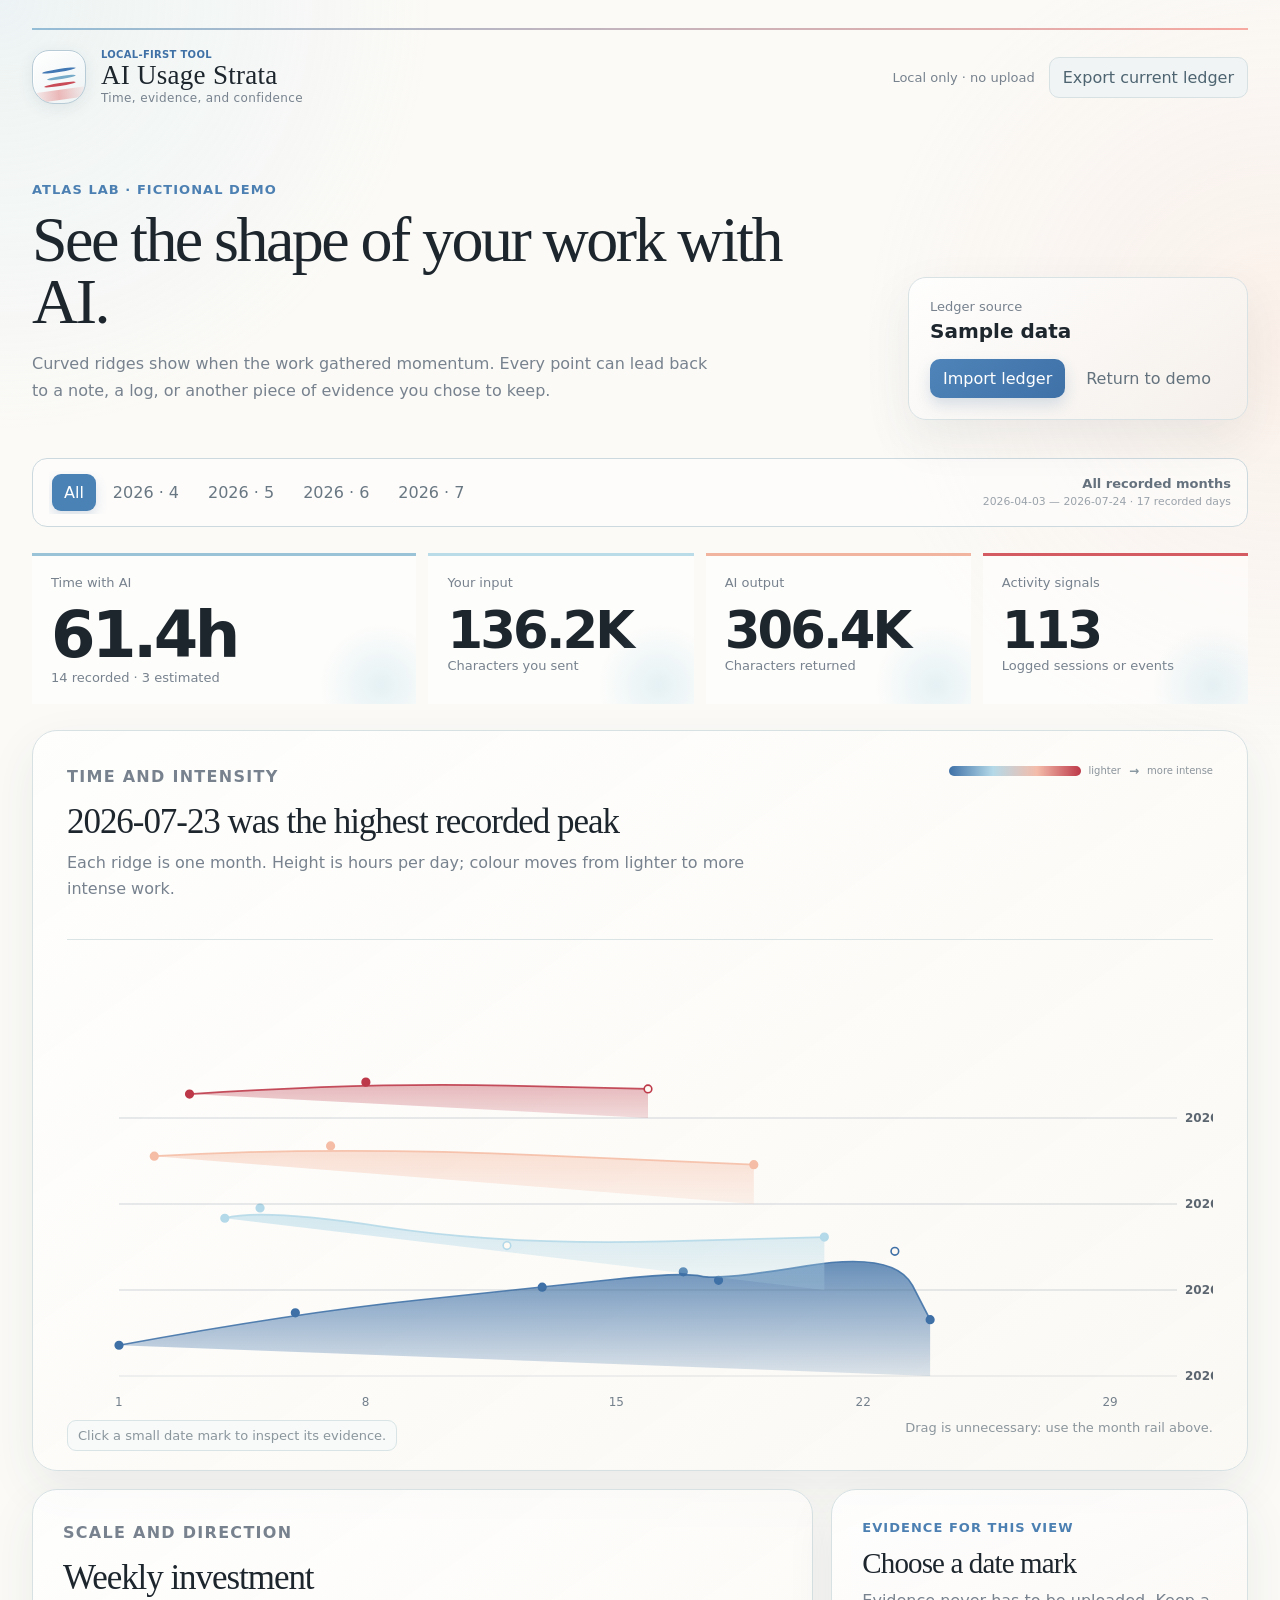
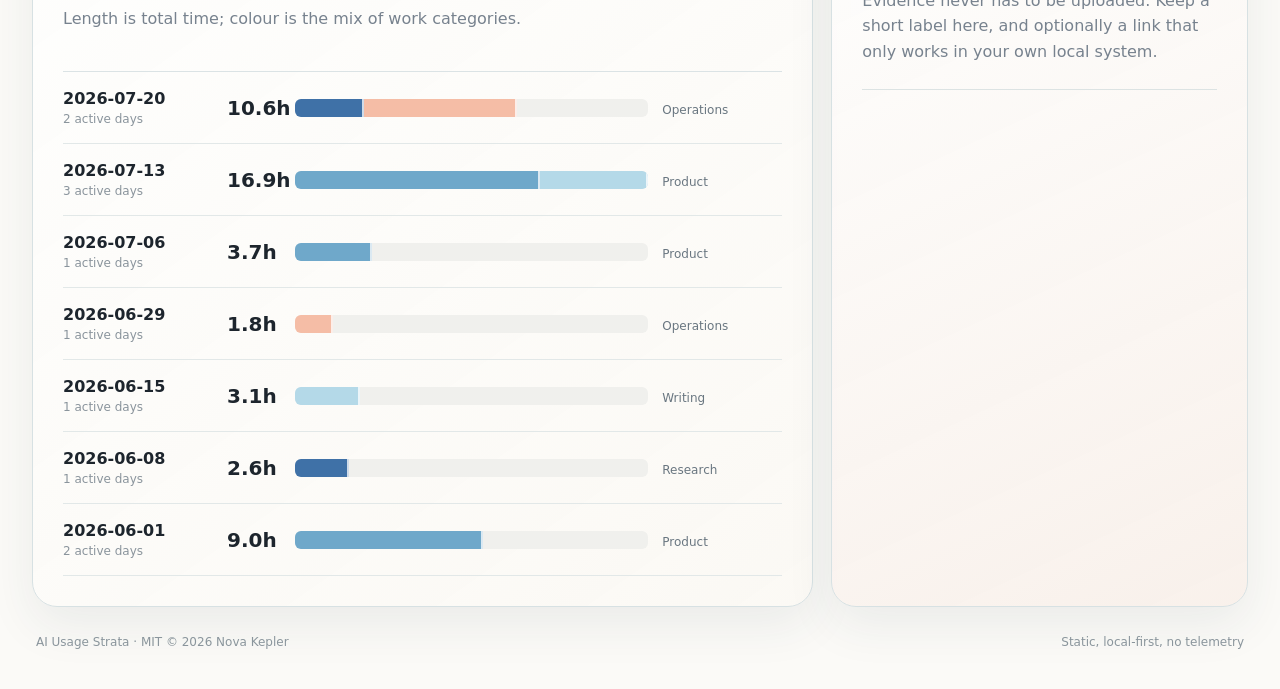
==== index.html @ 7533ea19 "AI Usage Strata v0.1.0: local-first ledger dashboard" ====
<!doctype html>
<html lang="en">
  <head>
    <meta charset="utf-8">
    <meta name="viewport" content="width=device-width, initial-scale=1">
    <meta name="description" content="A local-first AI usage ledger and visual dashboard.">
    <title>AI Usage Strata</title>
    <link rel="stylesheet" href="assets/app.css">
  </head>
  <body>
    <main id="app" aria-live="polite"></main>
    <input id="ledger-file" type="file" accept="application/json,.json" hidden>
    <script src="data/demo-ledger.js"></script>
    <script src="assets/app.js"></script>
  </body>
</html>
---- assets/app.css ----
:root { --ink:#1d252d; --muted:#77828e; --paper:#fbfaf7; --line:#d7e0e3; --blue:#3f71a7; --red:#bd3949; --shadow:0 18px 48px rgba(40,58,72,.08); }
* { box-sizing:border-box; }
html { scroll-behavior:smooth; background:var(--paper); }
body { margin:0; min-width:320px; color:var(--ink); font-family:Inter, ui-sans-serif, system-ui, -apple-system, BlinkMacSystemFont, "Segoe UI", sans-serif; background:radial-gradient(circle at 0 0, rgba(186,220,233,.22), transparent 27rem), radial-gradient(circle at 100% 15%, rgba(246,191,167,.17), transparent 26rem), var(--paper); }
button { font:inherit; cursor:pointer; }
#app { width:min(1440px, calc(100% - 64px)); margin:0 auto; padding:28px 0 36px; }
.site-header { min-height:96px; display:flex; justify-content:space-between; align-items:center; border-top:2px solid transparent; border-image:linear-gradient(90deg, #94bdd6, #f6a9a1) 1; }
.brand { display:flex; gap:15px; align-items:center; color:inherit; text-decoration:none; }
.brand-mark { position:relative; display:grid; align-content:center; gap:4px; width:54px; height:54px; padding:12px 9px; border:1px solid #b7cbd6; border-radius:17px 17px 22px 22px; background:linear-gradient(145deg,#fff,#edf3f4); box-shadow:inset 1px 1px 0 #fff, 0 4px 16px rgba(48,75,93,.09); overflow:hidden; }
.brand-mark::after { content:""; position:absolute; inset:auto -4px 3px; height:10px; background:linear-gradient(90deg,transparent,#e26d6d,transparent); opacity:.46; transform:rotate(-8deg); }
.brand-mark i { display:block; height:3px; border-radius:100%; background:#4279b5; transform:rotate(-9deg); }
.brand-mark i:nth-child(2) { margin-left:5px; background:#75abc9; } .brand-mark i:nth-child(3) { margin-left:2px; background:#c84b57; }
.brand em,.brand small { display:block; font-style:normal; color:var(--muted); font-size:12px; letter-spacing:.03em; } .brand em { color:var(--blue); text-transform:uppercase; font-weight:700; font-size:10px; }
.brand strong { display:block; font-family:Georgia, "Songti SC", serif; font-size:27px; font-weight:500; letter-spacing:.01em; }
.header-actions { display:flex; align-items:center; gap:14px; } .local-note { color:var(--muted); font-size:13px; }
.quiet-button,.text-button,.primary-button { border:0; border-radius:10px; padding:10px 13px; } .quiet-button { background:#f0f4f4; color:#4e6471; border:1px solid #d7e1e3; } .primary-button { background:linear-gradient(135deg,#4e84b9,#3f71a7); color:#fff; box-shadow:0 7px 15px rgba(49,100,150,.18); } .text-button { background:transparent; color:#63727d; }
.intro { display:grid; grid-template-columns:1fr minmax(280px, 340px); gap:52px; align-items:end; padding:58px 0 38px; }
.eyebrow { margin:0 0 12px; color:#4d80b2; font-weight:750; font-size:13px; letter-spacing:.08em; text-transform:uppercase; } h1,h2,p { margin-top:0; } h1 { max-width:760px; margin-bottom:18px; font-family:Georgia, "Songti SC", serif; font-size:clamp(40px,5vw,73px); line-height:.97; font-weight:500; letter-spacing:-.04em; } h2 { margin-bottom:8px; font-size:29px; letter-spacing:-.03em; } .lede,.panel-head p { color:var(--muted); font-size:16px; line-height:1.65; max-width:680px; }
.control-card { padding:21px; border:1px solid #d8e1e3; border-radius:18px; background:linear-gradient(145deg,rgba(255,255,255,.86),rgba(244,239,234,.82)); box-shadow:var(--shadow); } .control-card span,.control-card strong { display:block; } .control-card span { color:var(--muted); font-size:13px; }.control-card strong { margin:5px 0 16px; font-size:20px; }.control-row { display:flex; align-items:center; gap:8px; }
.scope-bar { display:flex; justify-content:space-between; gap:22px; align-items:center; padding:12px 16px; border:1px solid #ccd9de; border-radius:15px; background:rgba(255,255,255,.55); } .month-scroller { display:flex; gap:5px; overflow-x:auto; padding:3px; } .month-scroller button { white-space:nowrap; border:0; color:#697782; background:transparent; border-radius:9px; padding:9px 12px; } .month-scroller button.active { color:#fff; background:#4a82b5; box-shadow:0 5px 12px rgba(56,107,153,.19); }.scope-bar p { flex:0 0 auto; margin:0; text-align:right; color:#65727e; font-weight:650; font-size:13px; }.scope-bar small { display:block; margin-top:4px; color:#9aa2aa; font-weight:500; }
.metric-grid { display:grid; grid-template-columns:1.45fr repeat(3,1fr); gap:12px; padding:26px 0; } .metric-card { position:relative; min-height:145px; padding:19px; border-top:3px solid #9bc3d7; background:rgba(255,255,255,.47); overflow:hidden; }.metric-card::after { content:""; position:absolute; inset:auto -30px -46px auto; width:130px; height:130px; border-radius:50%; background:radial-gradient(circle,rgba(157,205,225,.25),transparent 66%); }.metric-card:nth-child(2){border-color:#badce8}.metric-card:nth-child(3){border-color:#f0b49f}.metric-card:nth-child(4){border-color:#d55b62}.metric-card span,.metric-card small{display:block;color:var(--muted);font-size:13px}.metric-card strong{display:block;margin:17px 0 5px;font-size:clamp(30px,4vw,54px);letter-spacing:-.055em;line-height:.9}.metric-card:first-child strong{font-size:clamp(38px,5vw,67px)}
.panel { border:1px solid #d7e1e3; border-radius:25px; background:linear-gradient(145deg,rgba(255,255,255,.77),rgba(251,248,243,.72)); box-shadow:var(--shadow); }.ridge-panel { padding:33px 34px 19px; }.panel-head { display:flex; justify-content:space-between; gap:24px; }.panel-head h2 { font-family:Georgia,"Songti SC",serif; font-size:35px; font-weight:500; }.ridge-head { align-items:flex-start; padding-bottom:20px; border-bottom:1px solid #dae4e5; }.legend { display:flex; align-items:center; gap:8px; color:#8b949b; white-space:nowrap; font-size:12px; }.legend span { width:132px; height:10px; border-radius:999px; background:linear-gradient(90deg,#3f71a7,#b4d9e8,#f4bcaa,#bd3949); }.legend b { color:#85949d; }.chart-wrap { height:480px; }.chart-wrap canvas { width:100%; height:100%; display:block; }.chart-foot { display:flex; justify-content:space-between; color:#8b969d; font-size:13px; }.chart-foot span:first-child{border:1px solid #d9e4e6;border-radius:9px;padding:7px 10px;background:#f7faf9;}
.analysis-grid { display:grid; grid-template-columns:1.5fr .8fr; gap:18px; margin-top:18px; }.allocation-panel,.evidence-panel { padding:30px; }.weekly-bars { margin-top:23px; border-top:1px solid #dbe3e5; }.week-row { display:grid; grid-template-columns:150px 54px minmax(160px,1fr) 120px; align-items:center; gap:14px; padding:17px 0; border-bottom:1px solid #e2e8e8; }.week-row strong,.week-row small { display:block; }.week-row small{margin-top:4px;color:#8a949c;font-size:12px}.week-row>b{font-size:20px}.bar-track{display:flex;align-items:stretch;min-height:18px;border-radius:6px;background:#f0f0ed;overflow:hidden}.bar-track span{min-width:2px;border-right:2px solid rgba(255,255,255,.75)}.top-category{color:#697680!important}.evidence-panel{background:linear-gradient(155deg,rgba(255,255,255,.82),rgba(248,238,232,.78))}.evidence-panel h2{font-family:Georgia,"Songti SC",serif;font-weight:500}.evidence-panel>p:not(.eyebrow){color:var(--muted);line-height:1.6}.evidence-list{margin-top:25px;border-top:1px solid #dce3e3}.evidence-list>a,.evidence-list>div{display:block;padding:14px 0;border-bottom:1px solid #e0e6e6;color:inherit;text-decoration:none}.evidence-list a:hover strong{text-decoration:underline}.evidence-list span{display:block;margin-bottom:3px;color:#6992b2;font-size:11px;font-weight:750;letter-spacing:.08em;text-transform:uppercase}.evidence-list strong{font-size:14px}.empty-state{padding:20px 0;color:var(--muted)}
footer{display:flex;justify-content:space-between;padding:28px 4px 4px;color:#8a959c;font-size:12px}@media(max-width:900px){#app{width:min(100% - 32px,720px)}.site-header,.intro,.scope-bar,.panel-head,.analysis-grid{display:block}.header-actions{margin-top:18px}.intro{padding:38px 0 28px}.control-card{margin-top:28px}.scope-bar p{text-align:left;margin-top:12px}.metric-grid{grid-template-columns:1fr 1fr}.metric-card:first-child{grid-column:span 2}.ridge-panel{padding:24px 18px 16px}.legend{margin-top:16px}.chart-wrap{height:410px}.analysis-grid{margin-top:14px}.evidence-panel{margin-top:14px}.week-row{grid-template-columns:1fr 52px}.bar-track{grid-column:span 2}.top-category{display:none}footer{gap:12px;flex-direction:column}}@media(max-width:520px){#app{width:min(100% - 22px,520px);padding-top:16px}.local-note{display:none}.brand strong{font-size:23px}.metric-grid{gap:8px}.metric-card{min-height:120px;padding:14px}.metric-card strong,.metric-card:first-child strong{font-size:34px}.chart-wrap{height:350px}h1{font-size:42px}.ridge-head h2,.panel-head h2{font-size:27px}}
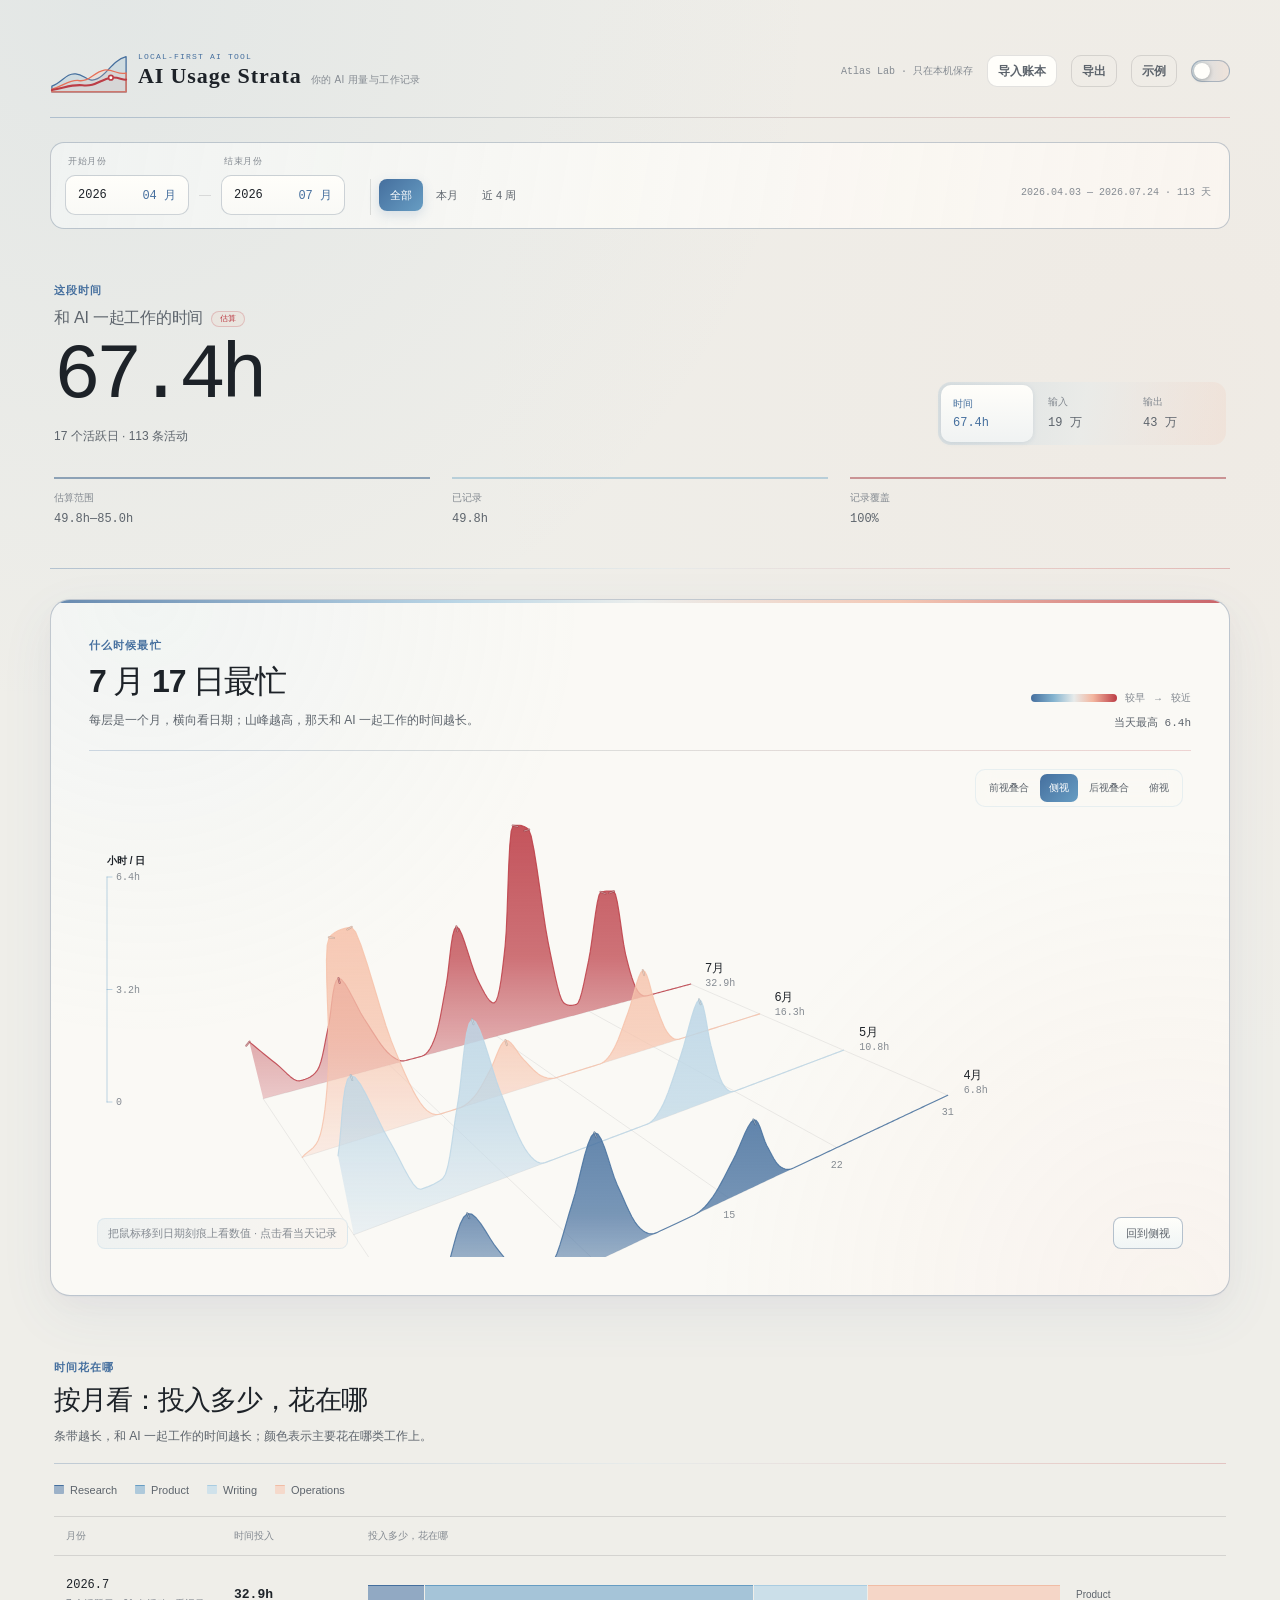
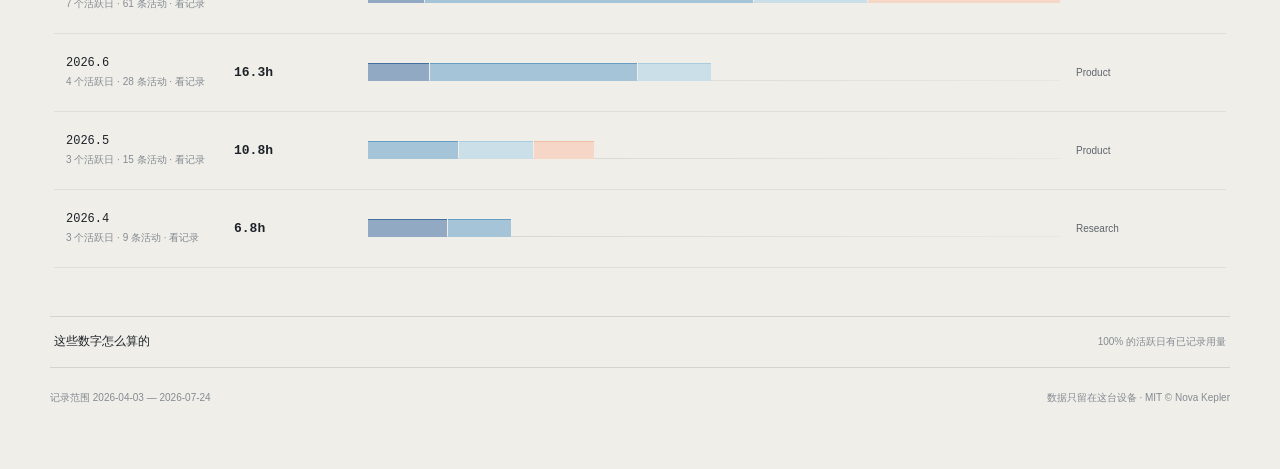
==== commit 6bb8f994: "AI Usage Strata v0.2.0: inherit time strata interface" ====
--- a/index.html
+++ b/index.html
@@ -8,9 +8,11 @@
     <link rel="stylesheet" href="assets/app.css">
   </head>
   <body>
-    <main id="app" aria-live="polite"></main>
+    <main id="report-root" aria-live="polite"></main>
     <input id="ledger-file" type="file" accept="application/json,.json" hidden>
     <script src="data/demo-ledger.js"></script>
+    <script src="assets/public-adapter.js"></script>
+    <script src="assets/estimator.js"></script>
     <script src="assets/app.js"></script>
   </body>
 </html>
--- a/assets/app.css
+++ b/assets/app.css
@@ -1,24 +1,393 @@
-:root { --ink:#1d252d; --muted:#77828e; --paper:#fbfaf7; --line:#d7e0e3; --blue:#3f71a7; --red:#bd3949; --shadow:0 18px 48px rgba(40,58,72,.08); }
-* { box-sizing:border-box; }
-html { scroll-behavior:smooth; background:var(--paper); }
-body { margin:0; min-width:320px; color:var(--ink); font-family:Inter, ui-sans-serif, system-ui, -apple-system, BlinkMacSystemFont, "Segoe UI", sans-serif; background:radial-gradient(circle at 0 0, rgba(186,220,233,.22), transparent 27rem), radial-gradient(circle at 100% 15%, rgba(246,191,167,.17), transparent 26rem), var(--paper); }
-button { font:inherit; cursor:pointer; }
-#app { width:min(1440px, calc(100% - 64px)); margin:0 auto; padding:28px 0 36px; }
-.site-header { min-height:96px; display:flex; justify-content:space-between; align-items:center; border-top:2px solid transparent; border-image:linear-gradient(90deg, #94bdd6, #f6a9a1) 1; }
-.brand { display:flex; gap:15px; align-items:center; color:inherit; text-decoration:none; }
-.brand-mark { position:relative; display:grid; align-content:center; gap:4px; width:54px; height:54px; padding:12px 9px; border:1px solid #b7cbd6; border-radius:17px 17px 22px 22px; background:linear-gradient(145deg,#fff,#edf3f4); box-shadow:inset 1px 1px 0 #fff, 0 4px 16px rgba(48,75,93,.09); overflow:hidden; }
-.brand-mark::after { content:""; position:absolute; inset:auto -4px 3px; height:10px; background:linear-gradient(90deg,transparent,#e26d6d,transparent); opacity:.46; transform:rotate(-8deg); }
-.brand-mark i { display:block; height:3px; border-radius:100%; background:#4279b5; transform:rotate(-9deg); }
-.brand-mark i:nth-child(2) { margin-left:5px; background:#75abc9; } .brand-mark i:nth-child(3) { margin-left:2px; background:#c84b57; }
-.brand em,.brand small { display:block; font-style:normal; color:var(--muted); font-size:12px; letter-spacing:.03em; } .brand em { color:var(--blue); text-transform:uppercase; font-weight:700; font-size:10px; }
-.brand strong { display:block; font-family:Georgia, "Songti SC", serif; font-size:27px; font-weight:500; letter-spacing:.01em; }
-.header-actions { display:flex; align-items:center; gap:14px; } .local-note { color:var(--muted); font-size:13px; }
-.quiet-button,.text-button,.primary-button { border:0; border-radius:10px; padding:10px 13px; } .quiet-button { background:#f0f4f4; color:#4e6471; border:1px solid #d7e1e3; } .primary-button { background:linear-gradient(135deg,#4e84b9,#3f71a7); color:#fff; box-shadow:0 7px 15px rgba(49,100,150,.18); } .text-button { background:transparent; color:#63727d; }
-.intro { display:grid; grid-template-columns:1fr minmax(280px, 340px); gap:52px; align-items:end; padding:58px 0 38px; }
-.eyebrow { margin:0 0 12px; color:#4d80b2; font-weight:750; font-size:13px; letter-spacing:.08em; text-transform:uppercase; } h1,h2,p { margin-top:0; } h1 { max-width:760px; margin-bottom:18px; font-family:Georgia, "Songti SC", serif; font-size:clamp(40px,5vw,73px); line-height:.97; font-weight:500; letter-spacing:-.04em; } h2 { margin-bottom:8px; font-size:29px; letter-spacing:-.03em; } .lede,.panel-head p { color:var(--muted); font-size:16px; line-height:1.65; max-width:680px; }
-.control-card { padding:21px; border:1px solid #d8e1e3; border-radius:18px; background:linear-gradient(145deg,rgba(255,255,255,.86),rgba(244,239,234,.82)); box-shadow:var(--shadow); } .control-card span,.control-card strong { display:block; } .control-card span { color:var(--muted); font-size:13px; }.control-card strong { margin:5px 0 16px; font-size:20px; }.control-row { display:flex; align-items:center; gap:8px; }
-.scope-bar { display:flex; justify-content:space-between; gap:22px; align-items:center; padding:12px 16px; border:1px solid #ccd9de; border-radius:15px; background:rgba(255,255,255,.55); } .month-scroller { display:flex; gap:5px; overflow-x:auto; padding:3px; } .month-scroller button { white-space:nowrap; border:0; color:#697782; background:transparent; border-radius:9px; padding:9px 12px; } .month-scroller button.active { color:#fff; background:#4a82b5; box-shadow:0 5px 12px rgba(56,107,153,.19); }.scope-bar p { flex:0 0 auto; margin:0; text-align:right; color:#65727e; font-weight:650; font-size:13px; }.scope-bar small { display:block; margin-top:4px; color:#9aa2aa; font-weight:500; }
-.metric-grid { display:grid; grid-template-columns:1.45fr repeat(3,1fr); gap:12px; padding:26px 0; } .metric-card { position:relative; min-height:145px; padding:19px; border-top:3px solid #9bc3d7; background:rgba(255,255,255,.47); overflow:hidden; }.metric-card::after { content:""; position:absolute; inset:auto -30px -46px auto; width:130px; height:130px; border-radius:50%; background:radial-gradient(circle,rgba(157,205,225,.25),transparent 66%); }.metric-card:nth-child(2){border-color:#badce8}.metric-card:nth-child(3){border-color:#f0b49f}.metric-card:nth-child(4){border-color:#d55b62}.metric-card span,.metric-card small{display:block;color:var(--muted);font-size:13px}.metric-card strong{display:block;margin:17px 0 5px;font-size:clamp(30px,4vw,54px);letter-spacing:-.055em;line-height:.9}.metric-card:first-child strong{font-size:clamp(38px,5vw,67px)}
-.panel { border:1px solid #d7e1e3; border-radius:25px; background:linear-gradient(145deg,rgba(255,255,255,.77),rgba(251,248,243,.72)); box-shadow:var(--shadow); }.ridge-panel { padding:33px 34px 19px; }.panel-head { display:flex; justify-content:space-between; gap:24px; }.panel-head h2 { font-family:Georgia,"Songti SC",serif; font-size:35px; font-weight:500; }.ridge-head { align-items:flex-start; padding-bottom:20px; border-bottom:1px solid #dae4e5; }.legend { display:flex; align-items:center; gap:8px; color:#8b949b; white-space:nowrap; font-size:12px; }.legend span { width:132px; height:10px; border-radius:999px; background:linear-gradient(90deg,#3f71a7,#b4d9e8,#f4bcaa,#bd3949); }.legend b { color:#85949d; }.chart-wrap { height:480px; }.chart-wrap canvas { width:100%; height:100%; display:block; }.chart-foot { display:flex; justify-content:space-between; color:#8b969d; font-size:13px; }.chart-foot span:first-child{border:1px solid #d9e4e6;border-radius:9px;padding:7px 10px;background:#f7faf9;}
-.analysis-grid { display:grid; grid-template-columns:1.5fr .8fr; gap:18px; margin-top:18px; }.allocation-panel,.evidence-panel { padding:30px; }.weekly-bars { margin-top:23px; border-top:1px solid #dbe3e5; }.week-row { display:grid; grid-template-columns:150px 54px minmax(160px,1fr) 120px; align-items:center; gap:14px; padding:17px 0; border-bottom:1px solid #e2e8e8; }.week-row strong,.week-row small { display:block; }.week-row small{margin-top:4px;color:#8a949c;font-size:12px}.week-row>b{font-size:20px}.bar-track{display:flex;align-items:stretch;min-height:18px;border-radius:6px;background:#f0f0ed;overflow:hidden}.bar-track span{min-width:2px;border-right:2px solid rgba(255,255,255,.75)}.top-category{color:#697680!important}.evidence-panel{background:linear-gradient(155deg,rgba(255,255,255,.82),rgba(248,238,232,.78))}.evidence-panel h2{font-family:Georgia,"Songti SC",serif;font-weight:500}.evidence-panel>p:not(.eyebrow){color:var(--muted);line-height:1.6}.evidence-list{margin-top:25px;border-top:1px solid #dce3e3}.evidence-list>a,.evidence-list>div{display:block;padding:14px 0;border-bottom:1px solid #e0e6e6;color:inherit;text-decoration:none}.evidence-list a:hover strong{text-decoration:underline}.evidence-list span{display:block;margin-bottom:3px;color:#6992b2;font-size:11px;font-weight:750;letter-spacing:.08em;text-transform:uppercase}.evidence-list strong{font-size:14px}.empty-state{padding:20px 0;color:var(--muted)}
-footer{display:flex;justify-content:space-between;padding:28px 4px 4px;color:#8a959c;font-size:12px}@media(max-width:900px){#app{width:min(100% - 32px,720px)}.site-header,.intro,.scope-bar,.panel-head,.analysis-grid{display:block}.header-actions{margin-top:18px}.intro{padding:38px 0 28px}.control-card{margin-top:28px}.scope-bar p{text-align:left;margin-top:12px}.metric-grid{grid-template-columns:1fr 1fr}.metric-card:first-child{grid-column:span 2}.ridge-panel{padding:24px 18px 16px}.legend{margin-top:16px}.chart-wrap{height:410px}.analysis-grid{margin-top:14px}.evidence-panel{margin-top:14px}.week-row{grid-template-columns:1fr 52px}.bar-track{grid-column:span 2}.top-category{display:none}footer{gap:12px;flex-direction:column}}@media(max-width:520px){#app{width:min(100% - 22px,520px);padding-top:16px}.local-note{display:none}.brand strong{font-size:23px}.metric-grid{gap:8px}.metric-card{min-height:120px;padding:14px}.metric-card strong,.metric-card:first-child strong{font-size:34px}.chart-wrap{height:350px}h1{font-size:42px}.ridge-head h2,.panel-head h2{font-size:27px}}
+:root {
+  color-scheme: light;
+  --bg: #efeee9;
+  --paper: #faf9f5;
+  --paper-strong: #fffefa;
+  --ink: #1d2228;
+  --ink-2: #5d646c;
+  --ink-3: #858b92;
+  --line: rgba(31, 35, 40, 0.13);
+  --line-soft: rgba(31, 35, 40, 0.075);
+  --cool-strong: #456f9e;
+  --cool: #679dc3;
+  --mist: #a9cce1;
+  --neutral: #e7ebea;
+  --peach: #f1bca5;
+  --coral: #e87058;
+  --warm-strong: #bc3d46;
+  --active: var(--cool-strong);
+  --active-soft: #e5edf4;
+  --time: var(--cool-strong);
+  --input: var(--coral);
+  --output: var(--warm-strong);
+  --m1: var(--cool-strong);
+  --m2: var(--cool);
+  --m3: var(--mist);
+  --m4: var(--peach);
+  --m5: var(--coral);
+  --m6: var(--warm-strong);
+  --shadow: 0 1px 1px rgba(69, 111, 158, 0.04), 0 18px 54px rgba(69, 111, 158, 0.075), 0 8px 24px rgba(188, 61, 70, 0.025);
+  --sans: -apple-system, BlinkMacSystemFont, "SF Pro Text", "PingFang SC", sans-serif;
+  --mono: "SFMono-Regular", Menlo, monospace;
+}
+
+.ledger-action {
+  appearance: none;
+  border: 1px solid var(--line);
+  border-radius: 10px;
+  background: var(--paper-strong);
+  color: var(--ink-2);
+  font: inherit;
+  font-size: 12px;
+  font-weight: 650;
+  line-height: 1;
+  padding: 9px 10px;
+}
+
+.ledger-action:hover { border-color: var(--cool); color: var(--cool-strong); }
+.ledger-action-quiet { background: transparent; }
+
+:root[data-theme="dark"] {
+  color-scheme: dark;
+  --bg: #151719;
+  --paper: #1e2124;
+  --paper-strong: #24272a;
+  --ink: #f2f0ea;
+  --ink-2: #b1b3b5;
+  --ink-3: #777b80;
+  --line: rgba(255, 255, 255, 0.14);
+  --line-soft: rgba(255, 255, 255, 0.075);
+  --cool-strong: #78a2c9;
+  --cool: #8db9d2;
+  --mist: #b4ccd8;
+  --neutral: #aeb4b3;
+  --peach: #dfaa93;
+  --coral: #e37b65;
+  --warm-strong: #d45b64;
+  --active: var(--cool-strong);
+  --active-soft: #283b62;
+  --time: var(--cool-strong);
+  --input: var(--coral);
+  --output: var(--warm-strong);
+  --m1: var(--cool-strong);
+  --m2: var(--cool);
+  --m3: var(--mist);
+  --m4: var(--peach);
+  --m5: var(--coral);
+  --m6: var(--warm-strong);
+  --shadow: 0 1px 1px rgba(0, 0, 0, 0.18), 0 16px 44px rgba(0, 0, 0, 0.24), 0 8px 26px rgba(212, 91, 100, 0.04);
+}
+
+* { box-sizing: border-box; }
+html { background: var(--bg); }
+body {
+  margin: 0;
+  background:
+    radial-gradient(circle at 8% 0%, color-mix(in srgb, var(--cool) 9%, transparent) 0, transparent 30%),
+    radial-gradient(circle at 92% 18%, color-mix(in srgb, var(--peach) 7%, transparent) 0, transparent 34%),
+    var(--bg);
+  color: var(--ink);
+  font-family: var(--sans);
+  -webkit-font-smoothing: antialiased;
+}
+button, input, summary { font: inherit; }
+a { color: inherit; }
+button { color: inherit; }
+button:focus-visible, input:focus-visible, summary:focus-visible { outline: 3px solid color-mix(in srgb, var(--active) 40%, transparent); outline-offset: 3px; }
+.report-shell[data-metric="time"] { --active: var(--time); }
+.report-shell[data-metric="input"] { --active: var(--input); }
+.report-shell[data-metric="output"] { --active: var(--output); }
+
+.report-shell { width: min(1180px, calc(100% - 56px)); margin: 0 auto; padding-bottom: 64px; }
+.app-bar { height: 94px; display: flex; align-items: center; justify-content: space-between; gap: 24px; border-bottom: 1px solid transparent; border-image: linear-gradient(90deg, color-mix(in srgb, var(--cool-strong) 34%, transparent), var(--line) 48%, color-mix(in srgb, var(--warm-strong) 24%, transparent)) 1; }
+.app-identity { display: flex; align-items: center; gap: 10px; }
+.strata-sign { width: 78px; height: 54px; display: block; flex: none; overflow: visible; }
+.strata-sign svg { width: 100%; height: 100%; display: block; overflow: visible; stroke-linecap: round; stroke-linejoin: round; }
+.sign-plane { stroke-width: 1.35; }
+.sign-plane-back { fill: color-mix(in srgb, var(--cool) 16%, transparent); stroke: var(--cool-strong); }
+.sign-plane-mid { fill: color-mix(in srgb, var(--peach) 18%, transparent); stroke: var(--coral); }
+.sign-line-front { fill: none; stroke: var(--warm-strong); stroke-width: 2.2; }
+.sign-node { fill: var(--paper-strong); stroke: var(--warm-strong); stroke-width: 1.7; }
+.app-wordmark { display: grid; grid-template-columns: auto auto; column-gap: 9px; align-items: baseline; }
+.app-wordmark > span { grid-column: 1 / -1; margin-bottom: 2px; color: var(--cool-strong); font-family: var(--mono); font-size: 8px; letter-spacing: 0.15em; text-transform: uppercase; }
+.app-wordmark h1 { margin: 0; font-family: "Songti SC", "STSong", serif; font-size: 22px; font-weight: 600; letter-spacing: 0.04em; }
+.app-wordmark p { margin: 0; color: var(--ink-3); font-size: 10px; letter-spacing: 0.04em; }
+.app-actions { display: flex; align-items: center; gap: 14px; }
+.generated-at { color: var(--ink-3); font-family: var(--mono); font-size: 10px; }
+.theme-switch { position: relative; width: 39px; height: 22px; padding: 0; border: 1px solid color-mix(in srgb, var(--cool-strong) 24%, var(--line)); border-radius: 99px; background: linear-gradient(90deg, color-mix(in srgb, var(--cool) 22%, transparent), color-mix(in srgb, var(--peach) 18%, transparent)); cursor: pointer; }
+.theme-switch span { position: absolute; top: 2px; left: 2px; width: 16px; height: 16px; border-radius: 50%; background: var(--paper-strong); box-shadow: 0 1px 4px rgba(0, 0, 0, 0.25); transition: transform 180ms ease; }
+.theme-switch[aria-pressed="true"] span { transform: translateX(17px); }
+
+main { padding-top: 24px; }
+.command-bar { display: grid; grid-template-columns: auto auto 1fr; align-items: end; gap: 22px; min-height: 82px; padding: 12px 14px 13px; border: 1px solid color-mix(in srgb, var(--cool-strong) 18%, var(--line)); border-radius: 14px; background: linear-gradient(100deg, color-mix(in srgb, var(--cool) 7%, var(--paper)) 0%, color-mix(in srgb, var(--paper) 92%, transparent) 48%, color-mix(in srgb, var(--peach) 7%, var(--paper)) 100%); }
+.range-selectors { display: grid; gap: 7px; }
+.range-labels { display: grid; grid-template-columns: 124px 12px 124px; column-gap: 10px; padding-left: 3px; color: var(--ink-3); font-size: 9px; letter-spacing: 0.06em; }
+.range-labels span:nth-child(2) { grid-column: 3; }
+.range-fields { min-width: 0; display: grid; grid-template-columns: 124px 12px 124px; column-gap: 10px; align-items: center; }
+.range-fields button { width: 124px; height: 40px; display: flex; align-items: center; justify-content: space-between; gap: 10px; padding: 0 12px; border: 1px solid color-mix(in srgb, var(--cool-strong) 12%, var(--line)); border-radius: 10px; background: linear-gradient(180deg, var(--paper-strong), color-mix(in srgb, var(--neutral) 25%, var(--paper-strong))); cursor: pointer; }
+.range-fields button:hover { border-color: color-mix(in srgb, var(--cool-strong) 40%, var(--line)); }
+.range-fields button b { font-family: var(--mono); font-size: 12px; font-weight: 500; }
+.range-fields button em { color: var(--cool-strong); font-family: var(--mono); font-size: 12px; font-style: normal; font-weight: 500; }
+.range-fields i { width: 12px; height: 1px; background: var(--line); }
+.range-presets { display: flex; gap: 2px; padding: 0 0 4px 8px; border-left: 1px solid var(--line); }
+.range-presets button { height: 32px; padding: 0 11px; border: 0; border-radius: 8px; background: transparent; color: var(--ink-2); font-size: 11px; cursor: pointer; }
+.range-presets button:hover { background: color-mix(in srgb, var(--cool) 10%, var(--paper-strong)); color: var(--ink); }
+.range-presets button[aria-pressed="true"] { background: linear-gradient(135deg, var(--cool-strong), var(--cool)); color: #fff; box-shadow: 0 4px 12px color-mix(in srgb, var(--cool-strong) 18%, transparent); }
+.selection-reading { justify-self: end; align-self: center; margin: 14px 4px 0 0; color: var(--ink-3); font-family: var(--mono); font-size: 10px; }
+
+.month-picker { width: min(430px, calc(100% - 28px)); padding: 0; border: 1px solid color-mix(in srgb, var(--cool-strong) 26%, var(--line)); border-radius: 18px; background: var(--paper); color: var(--ink); box-shadow: 0 28px 90px rgba(0, 0, 0, 0.24); }
+.month-picker::backdrop { background: color-mix(in srgb, var(--ink) 28%, transparent); backdrop-filter: blur(5px); }
+.month-picker > header { display: flex; align-items: center; justify-content: space-between; gap: 20px; padding: 20px 22px 16px; border-bottom: 1px solid var(--line); }
+.month-picker header p { margin: 0 0 5px; color: var(--cool-strong); font-size: 9px; letter-spacing: 0.12em; }
+.month-picker header h2 { margin: 0; font-size: 18px; font-weight: 550; }
+.month-picker header button { width: 30px; height: 30px; padding: 0; border: 0; border-radius: 50%; background: color-mix(in srgb, var(--neutral) 45%, transparent); color: var(--ink-2); font-size: 19px; cursor: pointer; }
+.wheel-picker { display: grid; grid-template-columns: 1fr 1fr; gap: 1px; background: var(--line); }
+.wheel-picker section { min-width: 0; padding: 14px; background: var(--paper); }
+.wheel-picker section > span { display: block; margin: 0 0 9px 8px; color: var(--ink-3); font-size: 9px; letter-spacing: 0.08em; }
+.wheel-list { height: 226px; overflow: auto; scroll-snap-type: y mandatory; overscroll-behavior: contain; scrollbar-width: thin; }
+.wheel-list button { width: 100%; height: 44px; scroll-snap-align: center; border: 0; border-radius: 9px; background: transparent; color: var(--ink-2); font-family: var(--mono); font-size: 13px; cursor: pointer; }
+.wheel-list button:hover { background: color-mix(in srgb, var(--cool) 9%, transparent); color: var(--ink); }
+.wheel-list button[aria-selected="true"] { background: linear-gradient(100deg, color-mix(in srgb, var(--cool) 18%, var(--paper-strong)), color-mix(in srgb, var(--peach) 13%, var(--paper-strong))); color: var(--ink); box-shadow: inset 3px 0 var(--cool-strong); }
+.wheel-list button:disabled { opacity: 0.26; cursor: not-allowed; }
+.month-picker > p { margin: 0; padding: 14px 22px 18px; color: var(--ink-3); font-size: 10px; }
+
+.overview-section { display: grid; grid-template-columns: minmax(0, 1fr) auto; gap: 32px 56px; padding: 54px 4px 42px; border-bottom: 1px solid transparent; border-image: linear-gradient(90deg, color-mix(in srgb, var(--cool-strong) 34%, transparent), var(--neutral) 52%, color-mix(in srgb, var(--warm-strong) 30%, transparent)) 1; }
+.overview-header { display: contents; }
+.eyebrow { margin: 0 0 10px; color: var(--active); font-size: 11px; font-weight: 650; letter-spacing: 0.1em; }
+.metric-heading { display: flex; align-items: center; gap: 8px; margin-bottom: 9px; }
+.metric-reading h2 { margin: 0; color: var(--ink-2); font-size: 16px; font-weight: 500; letter-spacing: -0.015em; }
+.metric-reading > strong { display: block; max-width: 720px; overflow: hidden; color: var(--ink); font-family: var(--mono); font-size: clamp(46px, 7vw, 78px); font-weight: 500; letter-spacing: -0.065em; line-height: 0.98; text-overflow: ellipsis; white-space: nowrap; }
+.metric-reading > p:last-child { margin: 14px 0 0; color: var(--ink-2); font-size: 12px; }
+.metric-switch { align-self: end; height: fit-content; display: grid; grid-template-columns: repeat(3, minmax(78px, 1fr)); gap: 3px; padding: 3px; border-radius: 13px; background: linear-gradient(100deg, color-mix(in srgb, var(--cool) 16%, transparent), color-mix(in srgb, var(--neutral) 64%, transparent) 50%, color-mix(in srgb, var(--peach) 18%, transparent)); }
+.metric-switch button { min-width: 92px; padding: 10px 12px 11px; border: 0; border-radius: 10px; background: transparent; text-align: left; cursor: pointer; }
+.metric-switch button[data-metric="time"] { --button-tone: var(--time); }
+.metric-switch button[data-metric="input"] { --button-tone: var(--input); }
+.metric-switch button[data-metric="output"] { --button-tone: var(--output); }
+.metric-switch button:hover { background: color-mix(in srgb, var(--paper-strong) 78%, transparent); }
+.metric-switch button[aria-pressed="true"] { background: linear-gradient(180deg, var(--paper-strong), color-mix(in srgb, var(--button-tone) 8%, var(--paper-strong))); box-shadow: 0 1px 5px color-mix(in srgb, var(--button-tone) 14%, transparent); }
+.metric-switch span { display: block; color: var(--ink-3); font-size: 10px; }
+.metric-switch b { display: block; margin-top: 5px; color: var(--ink-2); font-family: var(--mono); font-size: 12px; font-weight: 500; }
+.metric-switch button[aria-pressed="true"] span, .metric-switch button[aria-pressed="true"] b { color: var(--active); }
+.metric-context { grid-column: 1 / -1; align-self: end; display: grid; grid-template-columns: repeat(3, minmax(108px, 1fr)); gap: 22px; }
+.metric-context span { min-width: 0; padding-top: 12px; border-top: 2px solid var(--line); }
+.metric-context span:nth-child(1) { border-color: color-mix(in srgb, var(--cool-strong) 48%, var(--line)); }
+.metric-context span:nth-child(2) { border-color: color-mix(in srgb, var(--mist) 62%, var(--line)); }
+.metric-context span:nth-child(3) { border-color: color-mix(in srgb, var(--warm-strong) 42%, var(--line)); }
+.metric-context small, .metric-context b { display: block; }
+.metric-context small { color: var(--ink-3); font-size: 10px; }
+.metric-context b { margin-top: 7px; overflow: hidden; color: var(--ink-2); font-family: var(--mono); font-size: 12px; font-weight: 500; text-overflow: ellipsis; white-space: nowrap; }
+
+.hero-analysis { position: relative; margin-top: 30px; padding: clamp(26px, 3vw, 38px); border: 1px solid color-mix(in srgb, var(--cool-strong) 19%, var(--line)); border-radius: 20px; background: radial-gradient(circle at 8% 0%, color-mix(in srgb, var(--mist) 10%, transparent), transparent 34%), radial-gradient(circle at 95% 100%, color-mix(in srgb, var(--peach) 9%, transparent), transparent 36%), var(--paper); box-shadow: var(--shadow); overflow: hidden; }
+.hero-analysis::before { content: ""; position: absolute; top: 0; right: 0; left: 0; height: 3px; background: linear-gradient(90deg, var(--cool-strong), var(--mist) 34%, var(--neutral) 50%, var(--peach) 72%, var(--warm-strong)); opacity: 0.8; }
+.chart-intro { display: grid; grid-template-columns: minmax(0, 1fr) auto; align-items: end; gap: 36px; padding-bottom: 20px; border-bottom: 1px solid transparent; border-image: linear-gradient(90deg, color-mix(in srgb, var(--cool-strong) 24%, transparent), var(--line) 50%, color-mix(in srgb, var(--warm-strong) 20%, transparent)) 1; }
+.chart-copy h2 { margin: 0; font-size: clamp(22px, 2.7vw, 32px); font-weight: 550; letter-spacing: -0.035em; line-height: 1.18; }
+.chart-copy h2 a { text-decoration: none; text-decoration-color: color-mix(in srgb, var(--cool-strong) 35%, transparent); text-underline-offset: 5px; }
+.chart-copy h2 a:hover { text-decoration-line: underline; }
+.chart-copy > p:last-child { max-width: 720px; margin: 10px 0 0; color: var(--ink-2); font-size: 12px; line-height: 1.6; }
+.chart-key { display: grid; justify-items: end; gap: 10px; color: var(--ink-3); font-size: 10px; }
+.chart-key > a { color: var(--ink-2); font-family: var(--mono); font-size: 11px; font-weight: 500; text-decoration: none; }
+.chart-key > a:hover { color: var(--cool-strong); }
+.ridge-legend { display: inline-flex; align-items: center; gap: 8px; white-space: nowrap; }
+.ridge-legend i { width: 86px; height: 8px; display: inline-block; border-radius: 99px; background: linear-gradient(90deg, #456f9e 0%, #83b3cf 26%, #e7ebea 50%, #f3b69f 72%, #bc3d46 100%); }
+.ridge-legend em { font-style: normal; }
+.primary-chart { min-height: 390px; padding-top: 6px; }
+.waterfall-model { position: relative; height: clamp(400px, 43vw, 500px); overflow: hidden; }
+#waterfall-canvas { width: 100%; height: 100%; display: block; cursor: grab; touch-action: none; }
+#waterfall-canvas.is-dragging { cursor: grabbing; }
+#waterfall-canvas.has-point { cursor: pointer; }
+.view-presets { position: absolute; z-index: 2; top: 12px; right: 8px; display: flex; align-items: center; gap: 2px; padding: 4px; border: 1px solid color-mix(in srgb, var(--mist) 24%, transparent); border-radius: 10px; background: color-mix(in srgb, var(--paper) 82%, transparent); backdrop-filter: blur(9px); }
+.view-presets button { height: 28px; padding: 0 9px; border: 0; border-radius: 7px; background: transparent; color: var(--ink-2); font-size: 10px; cursor: pointer; }
+.view-presets button:hover { background: color-mix(in srgb, var(--cool) 9%, transparent); color: var(--ink); }
+.view-presets button[aria-pressed="true"] { background: linear-gradient(135deg, var(--cool-strong), var(--cool)); color: #fff; }
+.model-hud { position: absolute; right: 8px; bottom: 8px; left: 8px; display: flex; align-items: center; justify-content: space-between; gap: 16px; pointer-events: none; }
+.model-hud span { padding: 7px 10px; border: 1px solid color-mix(in srgb, var(--mist) 28%, transparent); border-radius: 8px; background: linear-gradient(100deg, color-mix(in srgb, var(--cool) 8%, var(--paper)), color-mix(in srgb, var(--peach) 7%, var(--paper))); color: var(--ink-3); font-size: 11px; backdrop-filter: blur(8px); }
+.model-hud button { height: 32px; padding: 0 12px; border: 1px solid color-mix(in srgb, var(--cool-strong) 26%, var(--line)); border-radius: 8px; background: linear-gradient(180deg, var(--paper-strong), color-mix(in srgb, var(--mist) 18%, var(--paper-strong))); color: var(--ink-2); font-size: 11px; cursor: pointer; pointer-events: auto; backdrop-filter: blur(8px); }
+.model-hud button:hover { color: var(--ink); border-color: color-mix(in srgb, var(--ink) 24%, transparent); }
+
+.weekly-section { padding: 64px 4px 48px; }
+.section-header { margin-bottom: 20px; padding-bottom: 17px; border-bottom: 1px solid transparent; border-image: linear-gradient(90deg, color-mix(in srgb, var(--cool-strong) 28%, transparent), var(--neutral) 50%, color-mix(in srgb, var(--warm-strong) 24%, transparent)) 1; }
+.section-header .eyebrow { margin-bottom: 7px; }
+.section-header h2 { margin: 0; font-size: 27px; font-weight: 550; letter-spacing: -0.035em; }
+.section-header p:last-child { margin: 9px 0 0; color: var(--ink-2); font-size: 12px; line-height: 1.55; }
+.module-legend { display: flex; flex-wrap: wrap; gap: 9px 18px; margin-bottom: 20px; color: var(--ink-2); font-size: 11px; }
+.module-legend span { display: inline-flex; align-items: center; gap: 6px; }
+.module-legend i { width: 10px; height: 9px; display: inline-block; border-top: 1px solid var(--tone); border-radius: 1px; background: color-mix(in srgb, var(--tone) 52%, var(--paper)); }
+.tone-1 { --tone: var(--m1); }
+.tone-2 { --tone: var(--m2); }
+.tone-3 { --tone: var(--m3); }
+.tone-4 { --tone: var(--m4); }
+.tone-5 { --tone: var(--m5); }
+.tone-6 { --tone: var(--m6); }
+.week-table-head, .week-row { display: grid; grid-template-columns: 142px 108px minmax(300px, 1fr); align-items: center; gap: 26px; }
+.week-table-head { height: 40px; padding: 0 12px; border-top: 1px solid var(--line); border-bottom: 1px solid var(--line); color: var(--ink-3); font-size: 10px; }
+.week-row { min-height: 78px; padding: 14px 12px; border-bottom: 1px solid var(--line-soft); }
+.week-row:hover { background: linear-gradient(90deg, color-mix(in srgb, var(--cool) 5%, transparent), transparent 45%, color-mix(in srgb, var(--peach) 5%, transparent)); }
+.week-label { display: grid; gap: 5px; text-decoration: none; }
+.week-label:hover strong { color: var(--cool-strong); }
+.week-label strong { font-family: var(--mono); font-size: 12px; font-weight: 500; }
+.week-label small { color: var(--ink-3); font-size: 10px; }
+.week-metric { color: var(--ink); font-family: var(--mono); font-size: 13px; font-weight: 550; }
+.week-allocation { min-width: 0; display: grid; grid-template-columns: minmax(180px, 1fr) 138px; align-items: center; gap: 16px; }
+.week-allocation small { overflow: hidden; color: var(--ink-2); font-size: 10px; text-overflow: ellipsis; white-space: nowrap; }
+.week-scale { position: relative; min-width: 0; height: 22px; }
+.week-scale::after { content: ""; position: absolute; z-index: 0; right: 0; bottom: 2px; left: 0; height: 1px; background: linear-gradient(90deg, var(--line), color-mix(in srgb, var(--line-soft) 45%, transparent)); }
+.week-track { position: relative; z-index: 1; width: var(--magnitude); min-width: 0; height: 20px; display: flex; align-items: flex-end; gap: 1px; overflow: hidden; }
+.week-segment { flex: var(--share) 1 0; min-width: 2px; height: 18px; border-top: 1px solid var(--tone); background: color-mix(in srgb, var(--tone) 58%, var(--paper)); }
+.week-empty { width: 100%; height: 1px; margin-bottom: 1px; background: var(--line); }
+.empty-state { margin: 0; padding: 30px; color: var(--ink-3); font-size: 11px; text-align: center; }
+
+.evidence-panel { border-top: 1px solid var(--line); border-bottom: 1px solid var(--line); }
+.evidence-panel summary { min-height: 50px; display: flex; align-items: center; justify-content: space-between; gap: 20px; padding: 0 4px; cursor: pointer; list-style-position: inside; }
+.evidence-panel summary span { font-size: 12px; font-weight: 550; }
+.evidence-panel summary small { margin-left: auto; color: var(--ink-3); font-size: 10px; }
+.evidence-list { border-top: 1px solid var(--line); }
+.evidence-row { display: grid; grid-template-columns: 170px 58px 1fr; gap: 14px; align-items: start; padding: 13px 4px; border-bottom: 1px solid var(--line-soft); }
+.evidence-row strong { font-size: 11px; font-weight: 550; }
+.evidence-row span { width: fit-content; padding: 2px 7px; border-radius: 99px; font-size: 9px; }
+.evidence-row p { margin: 0; color: var(--ink-2); font-size: 11px; line-height: 1.6; }
+.evidence-measured span { color: var(--cool-strong); background: color-mix(in srgb, var(--cool) 13%, transparent); }
+.evidence-estimated span { color: var(--warm-strong); background: color-mix(in srgb, var(--peach) 15%, transparent); }
+.method-copy { padding: 14px 4px 18px; color: var(--ink-3); }
+.method-copy p { margin: 5px 0; font-size: 10px; line-height: 1.6; }
+footer { display: flex; justify-content: space-between; gap: 20px; padding-top: 23px; color: var(--ink-3); font-size: 10px; }
+
+.evidence-shell { width: min(920px, calc(100% - 48px)); margin: 0 auto; padding-bottom: 64px; }
+.evidence-topbar { height: 76px; display: flex; align-items: center; justify-content: space-between; border-bottom: 1px solid var(--line); }
+.evidence-back { color: var(--ink-2); font-size: 11px; text-decoration: none; }
+.evidence-back:hover { color: var(--cool-strong); }
+.evidence-hero { position: relative; padding: 64px 0 42px 96px; border-bottom: 1px solid transparent; border-image: linear-gradient(90deg, var(--cool-strong), var(--mist) 38%, var(--peach) 70%, var(--warm-strong)) 1; }
+.strata-sign-small { position: absolute; top: 57px; left: 0; }
+.evidence-hero h1 { margin: 0; font-family: var(--mono); font-size: clamp(34px, 6vw, 58px); font-weight: 500; letter-spacing: -0.055em; }
+.evidence-hero > p:last-child { margin: 12px 0 0; color: var(--ink-2); font-size: 12px; }
+.evidence-method { padding: 34px 0 38px; border-bottom: 1px solid var(--line); }
+.evidence-method > header, .estimate-results > header { display: flex; align-items: flex-end; justify-content: space-between; gap: 20px; }
+.evidence-method h2, .estimate-results h2 { margin: 0; font-size: 22px; font-weight: 550; letter-spacing: -0.03em; }
+.evidence-status { width: fit-content; display: inline-flex; align-items: center; padding: 3px 8px; border-radius: 99px; font-size: 8px; font-style: normal; font-weight: 550; line-height: 1; white-space: nowrap; }
+.evidence-confirmed { color: var(--cool-strong); background: color-mix(in srgb, var(--cool) 12%, transparent); }
+.evidence-estimate { color: var(--warm-strong); border: 1px solid color-mix(in srgb, var(--warm-strong) 24%, transparent); background: color-mix(in srgb, var(--peach) 11%, transparent); }
+.model-lead { max-width: 760px; margin: 17px 0 20px; color: var(--ink-2); font-size: 11px; line-height: 1.75; }
+.model-formula { display: grid; gap: 8px; padding: 15px 0; border-top: 1px solid var(--line-soft); border-bottom: 1px solid var(--line-soft); }
+.model-formula code { color: var(--ink); font-family: var(--mono); font-size: 10px; line-height: 1.6; white-space: normal; }
+.model-formula p { margin: 3px 0 0; color: var(--ink-3); font-size: 10px; line-height: 1.6; }
+.model-inputs { display: grid; grid-template-columns: repeat(3, 1fr); gap: 24px; padding-top: 20px; }
+.model-inputs > div { padding-top: 11px; border-top: 2px solid var(--line); }
+.model-inputs > div:nth-child(1) { border-color: var(--cool-strong); }
+.model-inputs > div:nth-child(2) { border-color: var(--mist); }
+.model-inputs > div:nth-child(3) { border-color: var(--peach); }
+.model-inputs small { color: var(--ink-3); font-size: 9px; }
+.model-inputs p { margin: 7px 0 0; color: var(--ink-2); font-size: 10px; line-height: 1.7; }
+.evidence-metrics { display: grid; grid-template-columns: repeat(4, 1fr); gap: 16px; padding: 30px 0 46px; }
+.evidence-metrics span { min-width: 0; padding-top: 12px; border-top: 2px solid var(--line); }
+.evidence-metrics span:nth-child(1) { border-color: var(--cool-strong); }
+.evidence-metrics span:nth-child(2) { border-color: var(--mist); }
+.evidence-metrics span:nth-child(3) { border-color: var(--peach); }
+.evidence-metrics span:nth-child(4) { border-color: var(--warm-strong); }
+.evidence-metrics small, .evidence-metrics b { display: block; }
+.evidence-metrics small { color: var(--ink-3); font-size: 9px; }
+.evidence-facts small { display: flex; flex-wrap: wrap; align-items: center; gap: 6px; }
+.evidence-facts small .evidence-status { display: inline-flex; }
+.evidence-metrics b { margin-top: 8px; overflow: hidden; font-family: var(--mono); font-size: 14px; font-weight: 500; text-overflow: ellipsis; white-space: nowrap; }
+.estimate-results { padding: 0 0 42px; border-bottom: 1px solid var(--line); }
+.estimate-grid { display: grid; grid-template-columns: repeat(3, 1fr); gap: 28px; margin-top: 23px; }
+.estimate-grid article { padding-top: 12px; border-top: 2px solid var(--line); }
+.estimate-grid article:nth-child(1) { border-color: var(--cool-strong); }
+.estimate-grid article:nth-child(2) { border-color: var(--peach); }
+.estimate-grid article:nth-child(3) { border-color: var(--warm-strong); }
+.estimate-grid small, .estimate-grid strong, .estimate-grid i { display: block; }
+.estimate-grid small { display: flex; align-items: center; justify-content: space-between; gap: 8px; color: var(--ink-3); font-size: 9px; }
+.estimate-grid small .evidence-status { display: inline-flex; }
+.estimate-grid strong { margin-top: 7px; font-family: var(--mono); font-size: 25px; font-weight: 500; letter-spacing: -0.04em; }
+.estimate-grid p { margin: 7px 0 0; color: var(--ink-2); font-family: var(--mono); font-size: 10px; }
+.estimate-grid i { margin-top: 5px; color: var(--cool-strong); font-size: 9px; font-style: normal; }
+.coverage-note { margin: 22px 0 0; color: var(--ink-3); font-size: 10px; line-height: 1.7; }
+.evidence-section { padding: 30px 0 38px; border-top: 1px solid var(--line); }
+.evidence-section > header { display: grid; grid-template-columns: 1fr auto; align-items: end; gap: 4px 24px; margin-bottom: 20px; }
+.evidence-section header .eyebrow { grid-column: 1 / -1; margin-bottom: 3px; }
+.evidence-section h2 { margin: 0; font-size: 22px; font-weight: 550; letter-spacing: -0.03em; }
+.evidence-section header > span { color: var(--ink-3); font-family: var(--mono); font-size: 10px; }
+.evidence-links, .file-list { display: grid; grid-template-columns: repeat(2, minmax(0, 1fr)); gap: 1px 24px; }
+.evidence-links a, .file-list a { min-width: 0; display: grid; gap: 5px; padding: 12px 0; border-bottom: 1px solid var(--line-soft); text-decoration: none; }
+.evidence-links a:hover span, .file-list a:hover span { color: var(--cool-strong); }
+.evidence-links span, .file-list span { overflow: hidden; font-size: 11px; text-overflow: ellipsis; white-space: nowrap; }
+.evidence-links small, .file-list small { overflow: hidden; color: var(--ink-3); font-family: var(--mono); font-size: 9px; text-overflow: ellipsis; white-space: nowrap; }
+.commit-list { display: grid; }
+.commit-list > div { display: grid; grid-template-columns: 92px 1fr auto; gap: 16px; align-items: baseline; padding: 11px 0; border-bottom: 1px solid var(--line-soft); }
+.commit-list code { color: var(--cool-strong); font-size: 10px; }
+.commit-list span { min-width: 0; overflow: hidden; font-size: 11px; text-overflow: ellipsis; white-space: nowrap; }
+.commit-list small { color: var(--ink-3); font-family: var(--mono); font-size: 9px; }
+.active-day-list { display: grid; }
+.active-day-list a { display: grid; grid-template-columns: 116px repeat(3, 1fr) 126px; align-items: center; gap: 16px; padding: 11px 0; border-bottom: 1px solid var(--line-soft); text-decoration: none; }
+.active-day-list a:hover { color: var(--cool-strong); }
+.active-day-list strong { font-family: var(--mono); font-size: 10px; font-weight: 500; }
+.active-day-list span { color: var(--ink-2); font-size: 9px; }
+.active-day-list em { color: var(--ink-3); font-size: 9px; font-style: normal; text-align: right; }
+.evidence-empty { margin: 0; padding: 18px 0; color: var(--ink-3); font-size: 11px; }
+
+@media (max-width: 820px) {
+  .command-bar { grid-template-columns: 1fr auto; }
+  .selection-reading { grid-column: 1 / -1; justify-self: start; margin-left: 5px; }
+  .overview-section { grid-template-columns: 1fr; gap: 28px; }
+  .metric-switch { width: 100%; }
+  .metric-switch button { min-width: 0; }
+  .metric-context { grid-column: 1; }
+  .chart-intro { grid-template-columns: 1fr; gap: 18px; }
+  .chart-key { justify-items: start; }
+  .evidence-metrics { grid-template-columns: repeat(2, 1fr); }
+}
+
+@media (max-width: 620px) {
+  .report-shell { width: min(100% - 24px, 520px); }
+  .app-bar { height: 76px; }
+  .strata-sign { width: 60px; height: 44px; }
+  .app-wordmark h1 { font-size: 19px; }
+  .app-wordmark p { display: none; }
+  .generated-at { display: none; }
+  main { padding-top: 16px; }
+  .command-bar { grid-template-columns: 1fr; gap: 10px; }
+  .range-labels { grid-template-columns: 1fr 1fr; gap: 18px; }
+  .range-labels span:nth-child(2) { grid-column: 2; }
+  .range-fields { display: grid; grid-template-columns: 1fr 1fr; gap: 18px; }
+  .range-fields i { display: none; }
+  .range-fields button { width: 100%; }
+  .range-presets { padding: 4px 0 0; border-top: 1px solid var(--line); border-left: 0; }
+  .selection-reading { grid-column: 1; max-width: 100%; overflow-wrap: anywhere; line-height: 1.5; }
+  .overview-section { padding: 38px 3px 32px; }
+  .metric-reading > strong { font-size: clamp(42px, 13vw, 54px); letter-spacing: -0.05em; }
+  .metric-switch button { padding: 8px; }
+  .metric-context { grid-template-columns: repeat(3, 1fr); gap: 10px; }
+  .metric-context b { font-size: 10px; }
+  .hero-analysis { margin-top: 18px; padding: 24px 18px; border-radius: 16px; }
+  .chart-copy h2 { font-size: 23px; }
+  .chart-key { display: flex; align-items: center; justify-content: space-between; gap: 12px; }
+  .ridge-legend i { width: 58px; }
+  .primary-chart { min-height: 360px; }
+  .waterfall-model { height: 390px; }
+  .view-presets { right: 0; left: 0; justify-content: center; }
+  .view-presets button { padding: 0 7px; }
+  .model-hud { align-items: flex-end; }
+  .model-hud span { max-width: 210px; }
+  .weekly-section { padding: 46px 3px 36px; }
+  .section-header h2 { font-size: 24px; }
+  .module-legend { gap: 8px 13px; }
+  .week-table-head { display: none; }
+  .week-row { grid-template-columns: 1fr auto; gap: 12px; padding: 14px 4px; }
+  .week-allocation { grid-column: 1 / -1; grid-template-columns: 1fr 108px; }
+  .evidence-row { grid-template-columns: 1fr auto; }
+  .evidence-row p { grid-column: 1 / -1; }
+  .evidence-shell { width: min(100% - 24px, 520px); }
+  .evidence-hero { padding: 44px 0 32px; }
+  .strata-sign-small { display: none; }
+  .evidence-method > header, .estimate-results > header { align-items: flex-start; }
+  .model-inputs, .estimate-grid { grid-template-columns: 1fr; gap: 18px; }
+  .evidence-metrics { grid-template-columns: 1fr 1fr; gap: 18px 12px; }
+  .active-day-list a { grid-template-columns: 1fr 1fr; gap: 6px 14px; }
+  .active-day-list a strong { grid-column: 1 / -1; }
+  .active-day-list a em { text-align: left; }
+  .evidence-links, .file-list { grid-template-columns: 1fr; }
+  .commit-list > div { grid-template-columns: 80px 1fr; gap: 8px 12px; }
+  .commit-list small { grid-column: 2; }
+}
+
+@media (prefers-reduced-motion: reduce) {
+  *, *::before, *::after { transition-duration: 0.01ms !important; }
+}
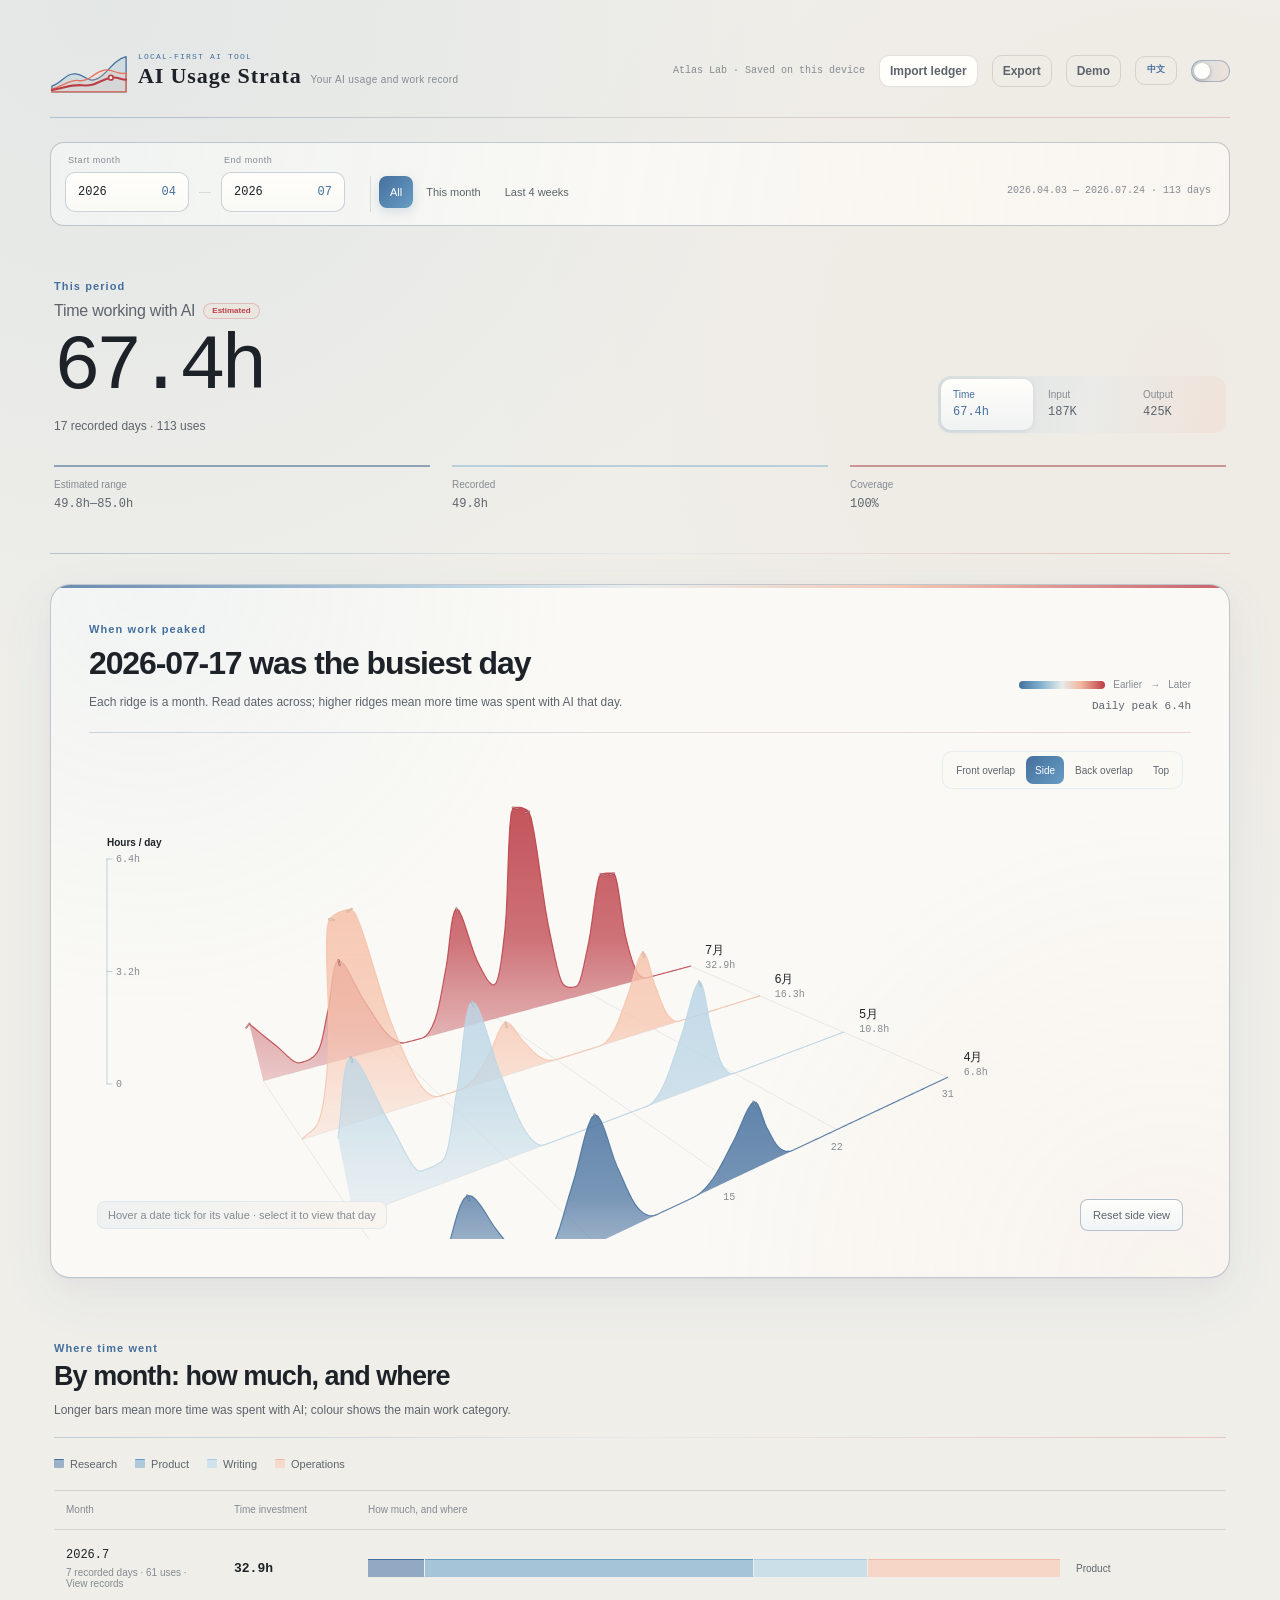
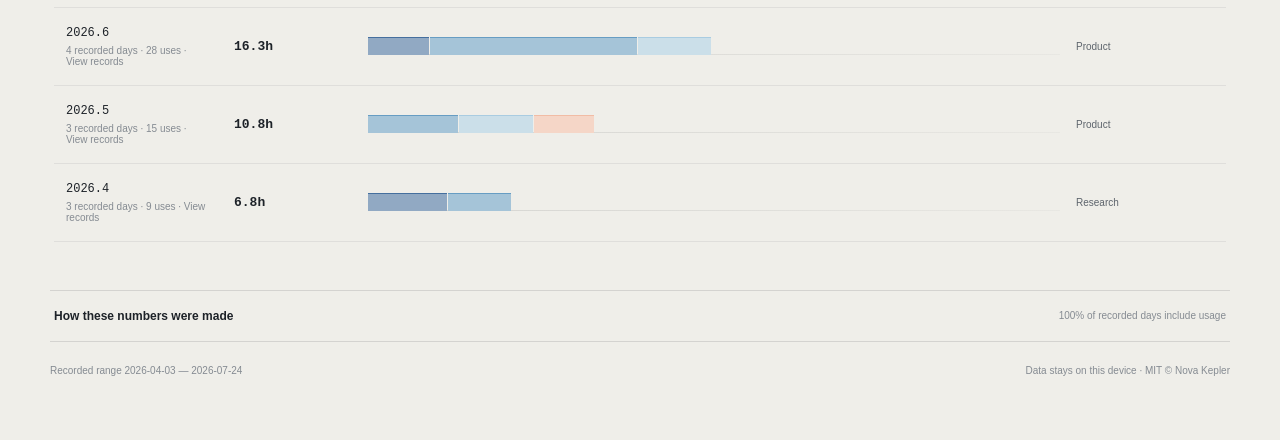
==== commit 2bb03c07: "AI Usage Strata v0.3.0: add bilingual interface" ====
--- a/index.html
+++ b/index.html
@@ -10,6 +10,7 @@
   <body>
     <main id="report-root" aria-live="polite"></main>
     <input id="ledger-file" type="file" accept="application/json,.json" hidden>
+    <script src="assets/i18n.js"></script>
     <script src="data/demo-ledger.js"></script>
     <script src="assets/public-adapter.js"></script>
     <script src="assets/estimator.js"></script>
--- a/assets/app.css
+++ b/assets/app.css
@@ -46,6 +46,7 @@
 
 .ledger-action:hover { border-color: var(--cool); color: var(--cool-strong); }
 .ledger-action-quiet { background: transparent; }
+.language-switch { min-width: 42px; color: var(--cool-strong); font-family: var(--mono); font-size: 9px; letter-spacing: 0.05em; }
 
 :root[data-theme="dark"] {
   color-scheme: dark;
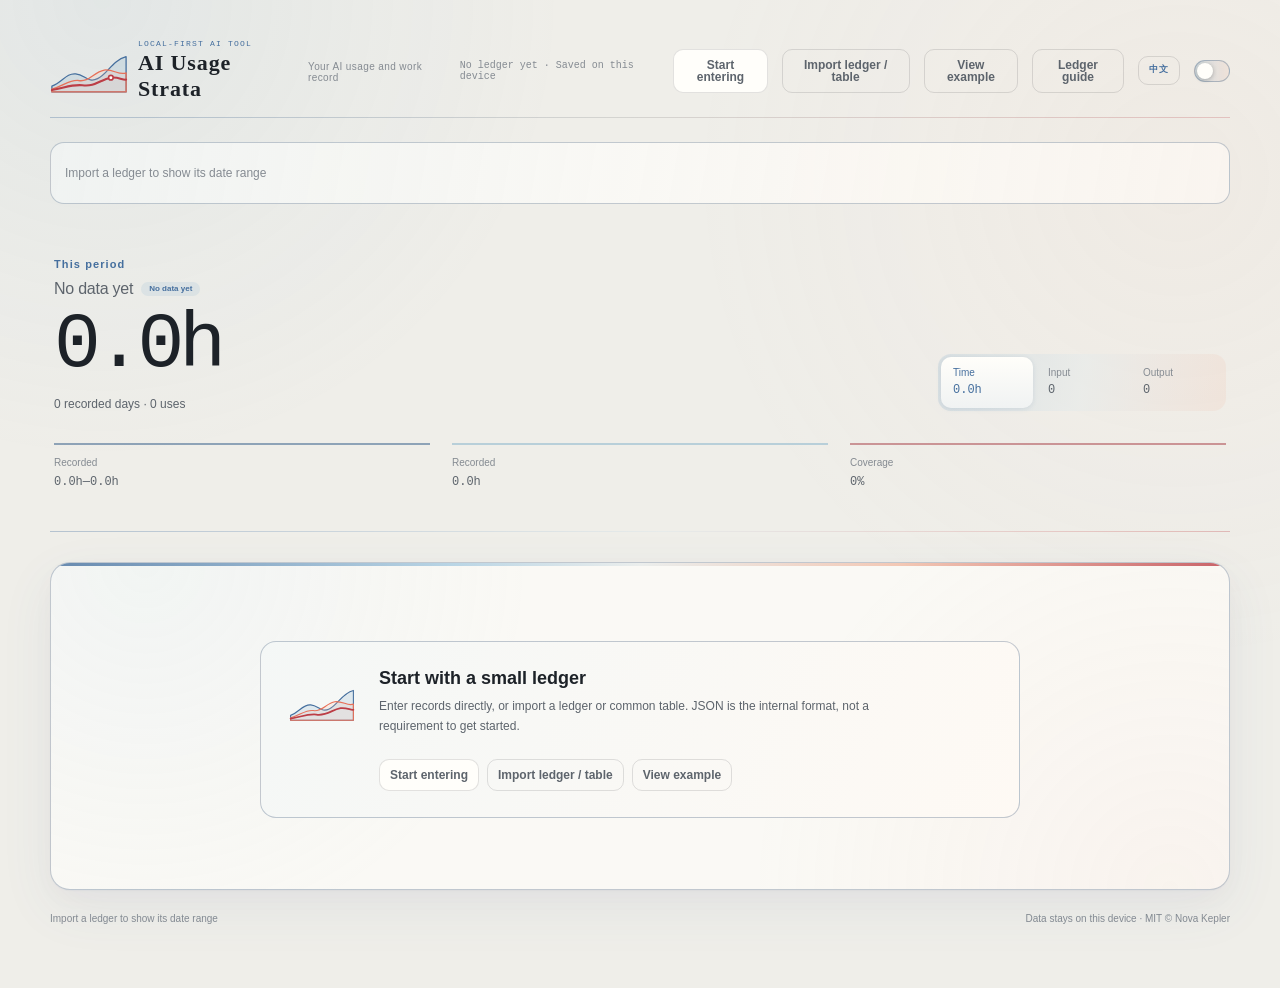
==== commit edc27a61: "Add guided ledger entry and table conversion" ====
--- a/index.html
+++ b/index.html
@@ -9,7 +9,7 @@
   </head>
   <body>
     <main id="report-root" aria-live="polite"></main>
-    <input id="ledger-file" type="file" accept="application/json,.json" hidden>
+    <input id="ledger-file" type="file" accept="application/json,.json,text/csv,text/tab-separated-values,.csv,.tsv" hidden>
     <script src="assets/i18n.js"></script>
     <script src="data/demo-ledger.js"></script>
     <script src="assets/public-adapter.js"></script>
--- a/assets/app.css
+++ b/assets/app.css
@@ -98,6 +98,8 @@
 .report-shell[data-metric="time"] { --active: var(--time); }
 .report-shell[data-metric="input"] { --active: var(--input); }
 .report-shell[data-metric="output"] { --active: var(--output); }
+.report-shell[data-ledger-state="empty"] .weekly-section,
+.report-shell[data-ledger-state="empty"] .evidence-panel { display: none; }
 
 .report-shell { width: min(1180px, calc(100% - 56px)); margin: 0 auto; padding-bottom: 64px; }
 .app-bar { height: 94px; display: flex; align-items: center; justify-content: space-between; gap: 24px; border-bottom: 1px solid transparent; border-image: linear-gradient(90deg, color-mix(in srgb, var(--cool-strong) 34%, transparent), var(--line) 48%, color-mix(in srgb, var(--warm-strong) 24%, transparent)) 1; }
@@ -121,36 +123,24 @@
 
 main { padding-top: 24px; }
 .command-bar { display: grid; grid-template-columns: auto auto 1fr; align-items: end; gap: 22px; min-height: 82px; padding: 12px 14px 13px; border: 1px solid color-mix(in srgb, var(--cool-strong) 18%, var(--line)); border-radius: 14px; background: linear-gradient(100deg, color-mix(in srgb, var(--cool) 7%, var(--paper)) 0%, color-mix(in srgb, var(--paper) 92%, transparent) 48%, color-mix(in srgb, var(--peach) 7%, var(--paper)) 100%); }
+.command-bar-empty { display: flex; align-items: center; min-height: 62px; }
+.empty-range-reading { margin: 0; color: var(--ink-3); font-size: 12px; }
 .range-selectors { display: grid; gap: 7px; }
-.range-labels { display: grid; grid-template-columns: 124px 12px 124px; column-gap: 10px; padding-left: 3px; color: var(--ink-3); font-size: 9px; letter-spacing: 0.06em; }
+.range-labels { display: grid; grid-template-columns: 164px 12px 164px; column-gap: 10px; padding-left: 3px; color: var(--ink-3); font-size: 9px; letter-spacing: 0.06em; }
 .range-labels span:nth-child(2) { grid-column: 3; }
-.range-fields { min-width: 0; display: grid; grid-template-columns: 124px 12px 124px; column-gap: 10px; align-items: center; }
-.range-fields button { width: 124px; height: 40px; display: flex; align-items: center; justify-content: space-between; gap: 10px; padding: 0 12px; border: 1px solid color-mix(in srgb, var(--cool-strong) 12%, var(--line)); border-radius: 10px; background: linear-gradient(180deg, var(--paper-strong), color-mix(in srgb, var(--neutral) 25%, var(--paper-strong))); cursor: pointer; }
-.range-fields button:hover { border-color: color-mix(in srgb, var(--cool-strong) 40%, var(--line)); }
-.range-fields button b { font-family: var(--mono); font-size: 12px; font-weight: 500; }
-.range-fields button em { color: var(--cool-strong); font-family: var(--mono); font-size: 12px; font-style: normal; font-weight: 500; }
+.range-fields { min-width: 0; display: grid; grid-template-columns: 164px 12px 164px; column-gap: 10px; align-items: center; }
+.date-roller { height: 52px; display: grid; grid-template-columns: 1fr 1fr 1fr; overflow: hidden; border: 1px solid color-mix(in srgb, var(--cool-strong) 16%, var(--line)); border-radius: 10px; background: linear-gradient(180deg, var(--paper-strong), color-mix(in srgb, var(--neutral) 25%, var(--paper-strong))); }
+.date-roller > span { min-width: 0; display: grid; grid-template-rows: 12px 1fr 12px; align-items: center; text-align: center; border-right: 1px solid color-mix(in srgb, var(--line) 72%, transparent); }
+.date-roller > span:last-child { border-right: 0; }
+.date-roller button { width: 100%; height: 12px; padding: 0; border: 0; background: transparent; color: var(--ink-3); font-size: 9px; line-height: 1; cursor: pointer; }
+.date-roller button:hover { color: var(--cool-strong); background: color-mix(in srgb, var(--cool) 10%, transparent); }
+.date-roller b { overflow: hidden; font-family: var(--mono); font-size: 11px; font-weight: 500; text-overflow: ellipsis; white-space: nowrap; }
 .range-fields i { width: 12px; height: 1px; background: var(--line); }
 .range-presets { display: flex; gap: 2px; padding: 0 0 4px 8px; border-left: 1px solid var(--line); }
 .range-presets button { height: 32px; padding: 0 11px; border: 0; border-radius: 8px; background: transparent; color: var(--ink-2); font-size: 11px; cursor: pointer; }
 .range-presets button:hover { background: color-mix(in srgb, var(--cool) 10%, var(--paper-strong)); color: var(--ink); }
 .range-presets button[aria-pressed="true"] { background: linear-gradient(135deg, var(--cool-strong), var(--cool)); color: #fff; box-shadow: 0 4px 12px color-mix(in srgb, var(--cool-strong) 18%, transparent); }
 .selection-reading { justify-self: end; align-self: center; margin: 14px 4px 0 0; color: var(--ink-3); font-family: var(--mono); font-size: 10px; }
-
-.month-picker { width: min(430px, calc(100% - 28px)); padding: 0; border: 1px solid color-mix(in srgb, var(--cool-strong) 26%, var(--line)); border-radius: 18px; background: var(--paper); color: var(--ink); box-shadow: 0 28px 90px rgba(0, 0, 0, 0.24); }
-.month-picker::backdrop { background: color-mix(in srgb, var(--ink) 28%, transparent); backdrop-filter: blur(5px); }
-.month-picker > header { display: flex; align-items: center; justify-content: space-between; gap: 20px; padding: 20px 22px 16px; border-bottom: 1px solid var(--line); }
-.month-picker header p { margin: 0 0 5px; color: var(--cool-strong); font-size: 9px; letter-spacing: 0.12em; }
-.month-picker header h2 { margin: 0; font-size: 18px; font-weight: 550; }
-.month-picker header button { width: 30px; height: 30px; padding: 0; border: 0; border-radius: 50%; background: color-mix(in srgb, var(--neutral) 45%, transparent); color: var(--ink-2); font-size: 19px; cursor: pointer; }
-.wheel-picker { display: grid; grid-template-columns: 1fr 1fr; gap: 1px; background: var(--line); }
-.wheel-picker section { min-width: 0; padding: 14px; background: var(--paper); }
-.wheel-picker section > span { display: block; margin: 0 0 9px 8px; color: var(--ink-3); font-size: 9px; letter-spacing: 0.08em; }
-.wheel-list { height: 226px; overflow: auto; scroll-snap-type: y mandatory; overscroll-behavior: contain; scrollbar-width: thin; }
-.wheel-list button { width: 100%; height: 44px; scroll-snap-align: center; border: 0; border-radius: 9px; background: transparent; color: var(--ink-2); font-family: var(--mono); font-size: 13px; cursor: pointer; }
-.wheel-list button:hover { background: color-mix(in srgb, var(--cool) 9%, transparent); color: var(--ink); }
-.wheel-list button[aria-selected="true"] { background: linear-gradient(100deg, color-mix(in srgb, var(--cool) 18%, var(--paper-strong)), color-mix(in srgb, var(--peach) 13%, var(--paper-strong))); color: var(--ink); box-shadow: inset 3px 0 var(--cool-strong); }
-.wheel-list button:disabled { opacity: 0.26; cursor: not-allowed; }
-.month-picker > p { margin: 0; padding: 14px 22px 18px; color: var(--ink-3); font-size: 10px; }
 
 .overview-section { display: grid; grid-template-columns: minmax(0, 1fr) auto; gap: 32px 56px; padding: 54px 4px 42px; border-bottom: 1px solid transparent; border-image: linear-gradient(90deg, color-mix(in srgb, var(--cool-strong) 34%, transparent), var(--neutral) 52%, color-mix(in srgb, var(--warm-strong) 30%, transparent)) 1; }
 .overview-header { display: contents; }
@@ -192,6 +182,49 @@
 .ridge-legend i { width: 86px; height: 8px; display: inline-block; border-radius: 99px; background: linear-gradient(90deg, #456f9e 0%, #83b3cf 26%, #e7ebea 50%, #f3b69f 72%, #bc3d46 100%); }
 .ridge-legend em { font-style: normal; }
 .primary-chart { min-height: 390px; padding-top: 6px; }
+.hero-analysis.is-empty .chart-intro { display: none; }
+.hero-analysis.is-empty .primary-chart { min-height: 250px; display: grid; place-items: center; }
+.empty-ledger-card { width: min(760px, 100%); display: grid; grid-template-columns: 72px minmax(0, 1fr); gap: 18px; align-items: center; padding: 26px 28px; border: 1px solid color-mix(in srgb, var(--cool-strong) 20%, var(--line)); border-radius: 16px; background: linear-gradient(115deg, color-mix(in srgb, var(--cool) 7%, var(--paper-strong)), color-mix(in srgb, var(--peach) 7%, var(--paper-strong))); }
+.empty-ledger-card .strata-sign { width: 66px; height: 45px; }
+.empty-ledger-card strong { display: block; margin-bottom: 7px; color: var(--ink); font-size: 18px; }
+.empty-ledger-card p { max-width: 540px; margin: 0; color: var(--ink-2); font-size: 12px; line-height: 1.7; }
+.empty-ledger-actions { grid-column: 2; display: flex; flex-wrap: wrap; gap: 8px; margin-top: 4px; }
+.ledger-transition { width: fit-content; max-width: 100%; margin: 0 0 12px; padding: 8px 11px; border: 1px solid color-mix(in srgb, var(--cool-strong) 25%, var(--line)); border-radius: 8px; color: var(--cool-strong); background: color-mix(in srgb, var(--cool) 8%, var(--paper-strong)); font-size: 11px; line-height: 1.4; }
+.ledger-transition[hidden] { display: none; }
+.ledger-guide { width: min(560px, calc(100% - 32px)); padding: 0; border: 1px solid color-mix(in srgb, var(--cool-strong) 24%, var(--line)); border-radius: 18px; color: var(--ink); background: var(--paper); box-shadow: var(--shadow); }
+.ledger-guide::backdrop { background: rgba(20, 29, 35, 0.26); backdrop-filter: blur(3px); }
+.ledger-guide > div { padding: 30px; }
+.ledger-guide h2 { margin: 0 0 12px; font-size: 24px; }
+.ledger-guide p { margin: 0; color: var(--ink-2); font-size: 13px; line-height: 1.7; }
+.ledger-minimum { display: grid; gap: 7px; margin-top: 17px; padding: 12px 14px; border-left: 2px solid var(--cool-strong); border-radius: 0 10px 10px 0; background: color-mix(in srgb, var(--cool) 7%, var(--paper-strong)); }
+.ledger-minimum span { color: var(--ink-3); font-size: 10px; }
+.ledger-minimum code { color: var(--cool-strong); font-family: var(--mono); font-size: 11px; }
+.ledger-guide ol { display: grid; gap: 12px; margin: 22px 0 26px; padding: 0; list-style: none; counter-reset: steps; }
+.ledger-guide li { position: relative; min-height: 42px; padding-left: 42px; counter-increment: steps; }
+.ledger-guide li::before { content: counter(steps); position: absolute; top: 0; left: 0; display: grid; width: 26px; height: 26px; place-items: center; border-radius: 50%; color: var(--cool-strong); background: color-mix(in srgb, var(--cool) 16%, var(--paper-strong)); font-family: var(--mono); font-size: 11px; }
+.ledger-guide li strong, .ledger-guide li span { display: block; }
+.ledger-guide li strong { margin-bottom: 2px; font-size: 13px; }
+.ledger-guide li span { color: var(--ink-2); font-size: 12px; line-height: 1.5; }
+.ledger-guide .guide-export { margin: -4px 0 20px; padding-top: 15px; border-top: 1px solid var(--line); font-size: 12px; }
+.ledger-guide .guide-export + .ledger-action { margin-right: 8px; }
+.ledger-builder { width: min(900px, calc(100% - 32px)); max-height: min(800px, calc(100vh - 32px)); padding: 0; overflow: auto; border: 1px solid color-mix(in srgb, var(--cool-strong) 24%, var(--line)); border-radius: 18px; color: var(--ink); background: var(--paper); box-shadow: var(--shadow); }
+.ledger-builder::backdrop { background: rgba(20, 29, 35, 0.26); backdrop-filter: blur(3px); }
+.ledger-builder > div { padding: 30px; }
+.ledger-builder h2 { margin: 0 0 10px; font-size: 24px; letter-spacing: -0.03em; }
+.ledger-builder > div > p:not(.eyebrow) { margin: 0; color: var(--ink-2); font-size: 13px; line-height: 1.7; }
+.builder-name { display: grid; gap: 6px; margin: 20px 0 12px; }
+.builder-name > span, .builder-row label > span { color: var(--ink-3); font-size: 10px; }
+.builder-name input, .builder-row input { width: 100%; min-width: 0; box-sizing: border-box; border: 1px solid var(--line); border-radius: 8px; outline: none; background: var(--paper-strong); color: var(--ink); font: 12px var(--mono); }
+.builder-name input { height: 38px; padding: 0 11px; }
+.builder-name input:focus, .builder-row input:focus { border-color: var(--cool-strong); box-shadow: 0 0 0 3px color-mix(in srgb, var(--cool) 15%, transparent); }
+.builder-rows { display: grid; gap: 8px; }
+.builder-row { display: grid; grid-template-columns: 1.05fr .62fr 1fr 1fr 1fr 1.35fr 28px; gap: 8px; align-items: end; padding: 12px; border: 1px solid var(--line-soft); border-radius: 12px; background: linear-gradient(110deg, color-mix(in srgb, var(--cool) 4%, var(--paper-strong)), color-mix(in srgb, var(--peach) 4%, var(--paper-strong))); }
+.builder-row label { min-width: 0; display: grid; gap: 5px; }
+.builder-row input { height: 34px; padding: 0 8px; }
+.builder-remove { width: 28px; height: 28px; margin-bottom: 3px; border: 0; border-radius: 7px; color: var(--ink-3); background: transparent; font-size: 18px; line-height: 1; cursor: pointer; }
+.builder-remove:hover { color: var(--warm-strong); background: color-mix(in srgb, var(--peach) 14%, transparent); }
+.builder-table-hint { margin: 13px 0 0 !important; padding-top: 13px; border-top: 1px solid var(--line); color: var(--ink-3) !important; font-size: 10px !important; }
+.builder-actions { display: flex; flex-wrap: wrap; gap: 8px; margin-top: 16px; }
 .waterfall-model { position: relative; height: clamp(400px, 43vw, 500px); overflow: hidden; }
 #waterfall-canvas { width: 100%; height: 100%; display: block; cursor: grab; touch-action: none; }
 #waterfall-canvas.is-dragging { cursor: grabbing; }
@@ -210,9 +243,18 @@
 .section-header .eyebrow { margin-bottom: 7px; }
 .section-header h2 { margin: 0; font-size: 27px; font-weight: 550; letter-spacing: -0.035em; }
 .section-header p:last-child { margin: 9px 0 0; color: var(--ink-2); font-size: 12px; line-height: 1.55; }
-.module-legend { display: flex; flex-wrap: wrap; gap: 9px 18px; margin-bottom: 20px; color: var(--ink-2); font-size: 11px; }
-.module-legend span { display: inline-flex; align-items: center; gap: 6px; }
-.module-legend i { width: 10px; height: 9px; display: inline-block; border-top: 1px solid var(--tone); border-radius: 1px; background: color-mix(in srgb, var(--tone) 52%, var(--paper)); }
+.module-legend { display: grid; gap: 10px; margin-bottom: 20px; color: var(--ink-2); font-size: 11px; }
+.module-toolbar { display: flex; align-items: center; justify-content: space-between; gap: 16px; }
+.module-toolbar p, .module-reading { margin: 0; color: var(--ink-3); font-size: 10px; line-height: 1.5; }
+.module-toolbar button { height: 26px; padding: 0 9px; border: 1px solid color-mix(in srgb, var(--cool-strong) 20%, var(--line)); border-radius: 7px; background: transparent; color: var(--cool-strong); font-size: 10px; cursor: pointer; }
+.module-toolbar button:hover { background: color-mix(in srgb, var(--cool) 9%, var(--paper)); }
+.module-filters { display: flex; flex-wrap: wrap; gap: 7px; }
+.module-filter { min-height: 31px; display: inline-flex; align-items: center; gap: 6px; padding: 0 9px; border: 1px solid color-mix(in srgb, var(--tone) 24%, var(--line)); border-radius: 8px; background: color-mix(in srgb, var(--tone) 5%, var(--paper)); color: var(--ink-2); cursor: pointer; }
+.module-filter:hover { border-color: color-mix(in srgb, var(--tone) 56%, var(--line)); }
+.module-filter[aria-pressed="false"] { opacity: 0.4; filter: saturate(0.45); }
+.module-filter i { width: 9px; height: 9px; display: inline-block; border-top: 1px solid var(--tone); border-radius: 1px; background: color-mix(in srgb, var(--tone) 52%, var(--paper)); }
+.module-filter span { font-size: 10px; }
+.module-filter b { color: var(--ink); font-family: var(--mono); font-size: 10px; font-weight: 500; }
 .tone-1 { --tone: var(--m1); }
 .tone-2 { --tone: var(--m2); }
 .tone-3 { --tone: var(--m3); }
@@ -338,18 +380,21 @@
 
 @media (max-width: 620px) {
   .report-shell { width: min(100% - 24px, 520px); }
-  .app-bar { height: 76px; }
+  .app-bar { height: auto; min-height: 76px; align-items: flex-start; padding: 12px 0; }
   .strata-sign { width: 60px; height: 44px; }
   .app-wordmark h1 { font-size: 19px; }
   .app-wordmark p { display: none; }
   .generated-at { display: none; }
+  .app-actions { max-width: 184px; justify-content: flex-end; gap: 6px; flex-wrap: wrap; }
+  .ledger-action { padding: 8px; font-size: 10px; }
+  .language-switch { min-width: 34px; }
   main { padding-top: 16px; }
   .command-bar { grid-template-columns: 1fr; gap: 10px; }
   .range-labels { grid-template-columns: 1fr 1fr; gap: 18px; }
   .range-labels span:nth-child(2) { grid-column: 2; }
   .range-fields { display: grid; grid-template-columns: 1fr 1fr; gap: 18px; }
   .range-fields i { display: none; }
-  .range-fields button { width: 100%; }
+  .date-roller { width: 100%; }
   .range-presets { padding: 4px 0 0; border-top: 1px solid var(--line); border-left: 0; }
   .selection-reading { grid-column: 1; max-width: 100%; overflow-wrap: anywhere; line-height: 1.5; }
   .overview-section { padding: 38px 3px 32px; }
@@ -358,6 +403,17 @@
   .metric-context { grid-template-columns: repeat(3, 1fr); gap: 10px; }
   .metric-context b { font-size: 10px; }
   .hero-analysis { margin-top: 18px; padding: 24px 18px; border-radius: 16px; }
+  .hero-analysis.is-empty .primary-chart { min-height: 300px; }
+  .empty-ledger-card { grid-template-columns: 1fr; gap: 14px; padding: 22px; }
+  .empty-ledger-card .strata-sign { width: 58px; height: 40px; }
+  .empty-ledger-actions { grid-column: 1; }
+  .ledger-builder > div { padding: 22px; }
+  .ledger-builder h2 { font-size: 21px; }
+  .builder-row { grid-template-columns: 1fr 1fr; gap: 10px; }
+  .builder-row label:nth-child(3), .builder-row label:nth-child(6) { grid-column: 1 / -1; }
+  .builder-remove { grid-column: 2; justify-self: end; }
+  .builder-actions { display: grid; grid-template-columns: 1fr 1fr; }
+  .builder-actions .ledger-action { min-height: 36px; }
   .chart-copy h2 { font-size: 23px; }
   .chart-key { display: flex; align-items: center; justify-content: space-between; gap: 12px; }
   .ridge-legend i { width: 58px; }
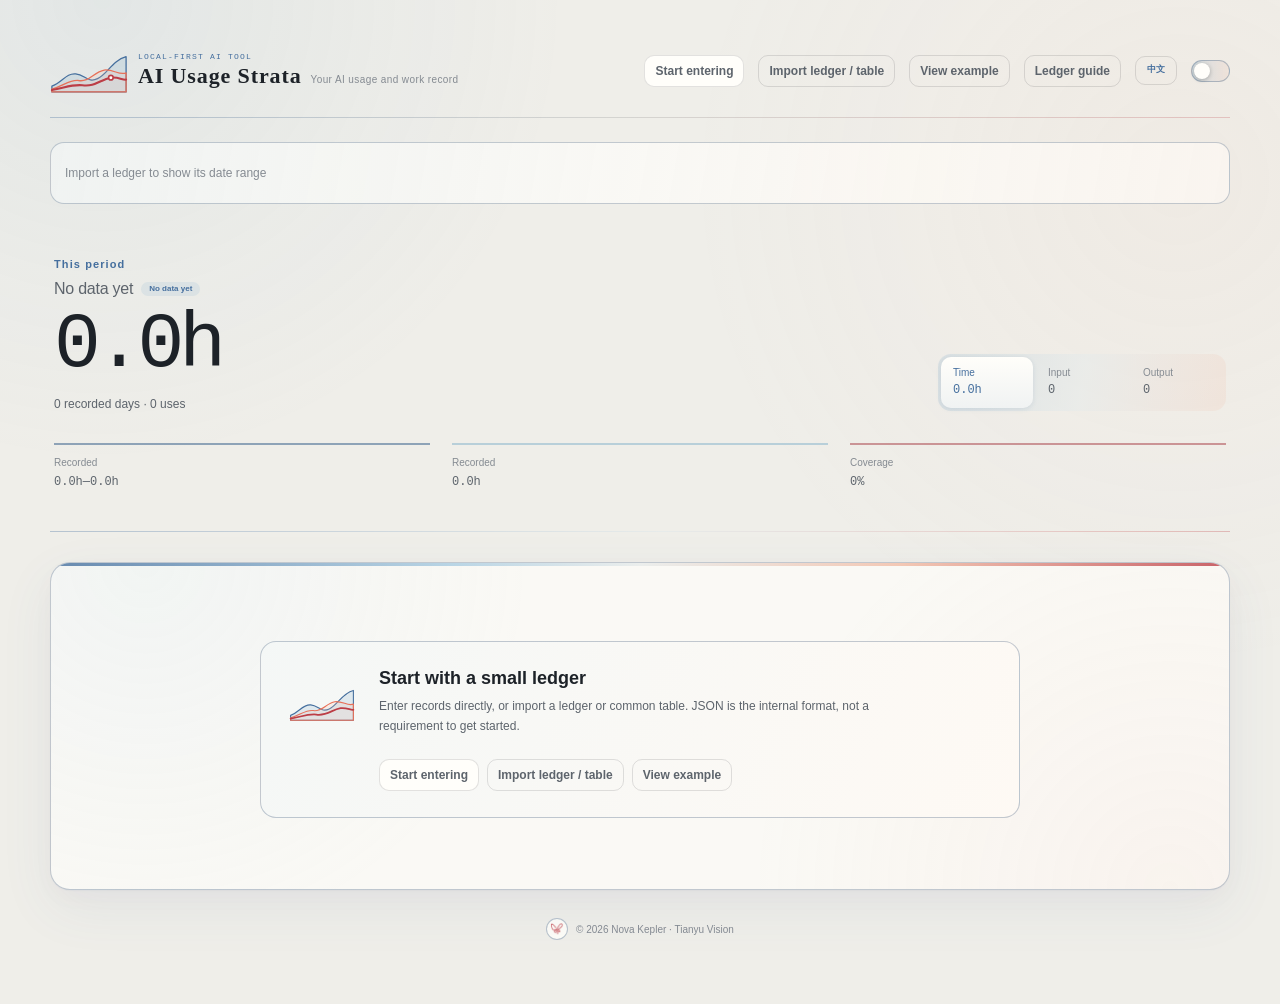
==== commit 43d6f458: "Simplify attribution and demo header" ====
--- a/index.html
+++ b/index.html
@@ -4,6 +4,8 @@
     <meta charset="utf-8">
     <meta name="viewport" content="width=device-width, initial-scale=1">
     <meta name="description" content="A local-first AI usage ledger and visual dashboard.">
+    <meta name="author" content="Nova Kepler · Tianyu Vision">
+    <meta name="copyright" content="© 2026 Nova Kepler · Tianyu Vision">
     <title>AI Usage Strata</title>
     <link rel="stylesheet" href="assets/app.css">
   </head>
--- a/assets/app.css
+++ b/assets/app.css
@@ -116,7 +116,6 @@
 .app-wordmark h1 { margin: 0; font-family: "Songti SC", "STSong", serif; font-size: 22px; font-weight: 600; letter-spacing: 0.04em; }
 .app-wordmark p { margin: 0; color: var(--ink-3); font-size: 10px; letter-spacing: 0.04em; }
 .app-actions { display: flex; align-items: center; gap: 14px; }
-.generated-at { color: var(--ink-3); font-family: var(--mono); font-size: 10px; }
 .theme-switch { position: relative; width: 39px; height: 22px; padding: 0; border: 1px solid color-mix(in srgb, var(--cool-strong) 24%, var(--line)); border-radius: 99px; background: linear-gradient(90deg, color-mix(in srgb, var(--cool) 22%, transparent), color-mix(in srgb, var(--peach) 18%, transparent)); cursor: pointer; }
 .theme-switch span { position: absolute; top: 2px; left: 2px; width: 16px; height: 16px; border-radius: 50%; background: var(--paper-strong); box-shadow: 0 1px 4px rgba(0, 0, 0, 0.25); transition: transform 180ms ease; }
 .theme-switch[aria-pressed="true"] span { transform: translateX(17px); }
@@ -209,9 +208,12 @@
 .ledger-guide .guide-export + .ledger-action { margin-right: 8px; }
 .ledger-builder { width: min(900px, calc(100% - 32px)); max-height: min(800px, calc(100vh - 32px)); padding: 0; overflow: auto; border: 1px solid color-mix(in srgb, var(--cool-strong) 24%, var(--line)); border-radius: 18px; color: var(--ink); background: var(--paper); box-shadow: var(--shadow); }
 .ledger-builder::backdrop { background: rgba(20, 29, 35, 0.26); backdrop-filter: blur(3px); }
-.ledger-builder > div { padding: 30px; }
+.ledger-builder > div { position: relative; padding: 30px; }
 .ledger-builder h2 { margin: 0 0 10px; font-size: 24px; letter-spacing: -0.03em; }
 .ledger-builder > div > p:not(.eyebrow) { margin: 0; color: var(--ink-2); font-size: 13px; line-height: 1.7; }
+.builder-close { position: absolute; top: 18px; right: 18px; width: 24px; height: 24px; padding: 0; border: 0; color: var(--ink-3); background: transparent; font-size: 24px; font-weight: 300; line-height: 20px; cursor: pointer; }
+.builder-close:hover { color: var(--warm-strong); }
+.builder-close:focus-visible { outline: 2px solid var(--cool-strong); outline-offset: 3px; border-radius: 2px; }
 .builder-name { display: grid; gap: 6px; margin: 20px 0 12px; }
 .builder-name > span, .builder-row label > span { color: var(--ink-3); font-size: 10px; }
 .builder-name input, .builder-row input { width: 100%; min-width: 0; box-sizing: border-box; border: 1px solid var(--line); border-radius: 8px; outline: none; background: var(--paper-strong); color: var(--ink); font: 12px var(--mono); }
@@ -225,6 +227,26 @@
 .builder-remove:hover { color: var(--warm-strong); background: color-mix(in srgb, var(--peach) 14%, transparent); }
 .builder-table-hint { margin: 13px 0 0 !important; padding-top: 13px; border-top: 1px solid var(--line); color: var(--ink-3) !important; font-size: 10px !important; }
 .builder-actions { display: flex; flex-wrap: wrap; gap: 8px; margin-top: 16px; }
+.table-review { width: min(900px, calc(100% - 32px)); max-height: min(800px, calc(100vh - 32px)); padding: 0; overflow: auto; border: 1px solid color-mix(in srgb, var(--cool-strong) 24%, var(--line)); border-radius: 18px; color: var(--ink); background: var(--paper); box-shadow: var(--shadow); }
+.table-review::backdrop { background: rgba(20, 29, 35, 0.26); backdrop-filter: blur(3px); }
+.table-review > div { position: relative; padding: 30px; }
+.table-review h2 { margin: 0 0 10px; font-size: 24px; letter-spacing: -0.03em; }
+.table-review > div > p:not(.eyebrow) { margin: 0; color: var(--ink-2); font-size: 13px; line-height: 1.7; }
+.table-file { margin-top: 14px !important; color: var(--cool-strong) !important; font-family: var(--mono); font-size: 10px !important; }
+.table-mapping { display: grid; grid-template-columns: repeat(4, minmax(0, 1fr)); gap: 10px; margin-top: 18px; }
+.table-mapping label { display: grid; gap: 6px; min-width: 0; }
+.table-mapping span { color: var(--ink-3); font-size: 10px; }
+.table-mapping select { width: 100%; min-width: 0; height: 36px; padding: 0 8px; border: 1px solid var(--line); border-radius: 8px; outline: none; background: var(--paper-strong); color: var(--ink); font: 11px var(--mono); }
+.table-mapping select:focus { border-color: var(--cool-strong); box-shadow: 0 0 0 3px color-mix(in srgb, var(--cool) 15%, transparent); }
+.table-date-rule { margin-top: 15px !important; padding-top: 14px; border-top: 1px solid var(--line); color: var(--ink-3) !important; font-size: 10px !important; }
+.table-status { min-height: 16px; margin-top: 6px !important; color: var(--warm-strong) !important; font-size: 10px !important; }
+.table-preview { margin-top: 17px; }
+.table-preview > strong { display: block; margin-bottom: 8px; font-size: 11px; }
+.table-preview-scroll { overflow: auto; border: 1px solid var(--line-soft); border-radius: 10px; }
+.table-preview table { width: 100%; min-width: 560px; border-collapse: collapse; font-size: 10px; }
+.table-preview th, .table-preview td { max-width: 160px; padding: 9px 10px; overflow: hidden; border-bottom: 1px solid var(--line-soft); text-align: left; text-overflow: ellipsis; white-space: nowrap; }
+.table-preview th { color: var(--ink-3); background: color-mix(in srgb, var(--cool) 5%, var(--paper-strong)); font-weight: 500; }
+.table-preview tr:last-child td { border-bottom: 0; }
 .waterfall-model { position: relative; height: clamp(400px, 43vw, 500px); overflow: hidden; }
 #waterfall-canvas { width: 100%; height: 100%; display: block; cursor: grab; touch-action: none; }
 #waterfall-canvas.is-dragging { cursor: grabbing; }
@@ -292,7 +314,10 @@
 .evidence-estimated span { color: var(--warm-strong); background: color-mix(in srgb, var(--peach) 15%, transparent); }
 .method-copy { padding: 14px 4px 18px; color: var(--ink-3); }
 .method-copy p { margin: 5px 0; font-size: 10px; line-height: 1.6; }
-footer { display: flex; justify-content: space-between; gap: 20px; padding-top: 23px; color: var(--ink-3); font-size: 10px; }
+.app-footer { display: flex; justify-content: center; padding-top: 28px; color: var(--ink-3); font-size: 10px; }
+.footer-credit { display: inline-flex; align-items: center; gap: 8px; }
+.butterfly-seal { width: 22px; height: 22px; display: grid; place-items: center; border: 1px solid color-mix(in srgb, var(--cool-strong) 25%, var(--line)); border-radius: 50%; color: var(--warm-strong); background: color-mix(in srgb, var(--paper-strong) 86%, transparent); }
+.butterfly-seal i { display: block; width: 14px; height: 14px; background: currentColor; -webkit-mask: url("identity/handdrawn-butterfly-v2.png") center / contain no-repeat; mask: url("identity/handdrawn-butterfly-v2.png") center / contain no-repeat; }
 
 .evidence-shell { width: min(920px, calc(100% - 48px)); margin: 0 auto; padding-bottom: 64px; }
 .evidence-topbar { height: 76px; display: flex; align-items: center; justify-content: space-between; border-bottom: 1px solid var(--line); }
@@ -384,7 +409,6 @@
   .strata-sign { width: 60px; height: 44px; }
   .app-wordmark h1 { font-size: 19px; }
   .app-wordmark p { display: none; }
-  .generated-at { display: none; }
   .app-actions { max-width: 184px; justify-content: flex-end; gap: 6px; flex-wrap: wrap; }
   .ledger-action { padding: 8px; font-size: 10px; }
   .language-switch { min-width: 34px; }
@@ -408,12 +432,16 @@
   .empty-ledger-card .strata-sign { width: 58px; height: 40px; }
   .empty-ledger-actions { grid-column: 1; }
   .ledger-builder > div { padding: 22px; }
+  .table-review > div { padding: 22px; }
+  .builder-close { top: 13px; right: 13px; }
   .ledger-builder h2 { font-size: 21px; }
+  .table-review h2 { font-size: 21px; }
   .builder-row { grid-template-columns: 1fr 1fr; gap: 10px; }
   .builder-row label:nth-child(3), .builder-row label:nth-child(6) { grid-column: 1 / -1; }
   .builder-remove { grid-column: 2; justify-self: end; }
   .builder-actions { display: grid; grid-template-columns: 1fr 1fr; }
   .builder-actions .ledger-action { min-height: 36px; }
+  .table-mapping { grid-template-columns: 1fr 1fr; }
   .chart-copy h2 { font-size: 23px; }
   .chart-key { display: flex; align-items: center; justify-content: space-between; gap: 12px; }
   .ridge-legend i { width: 58px; }
